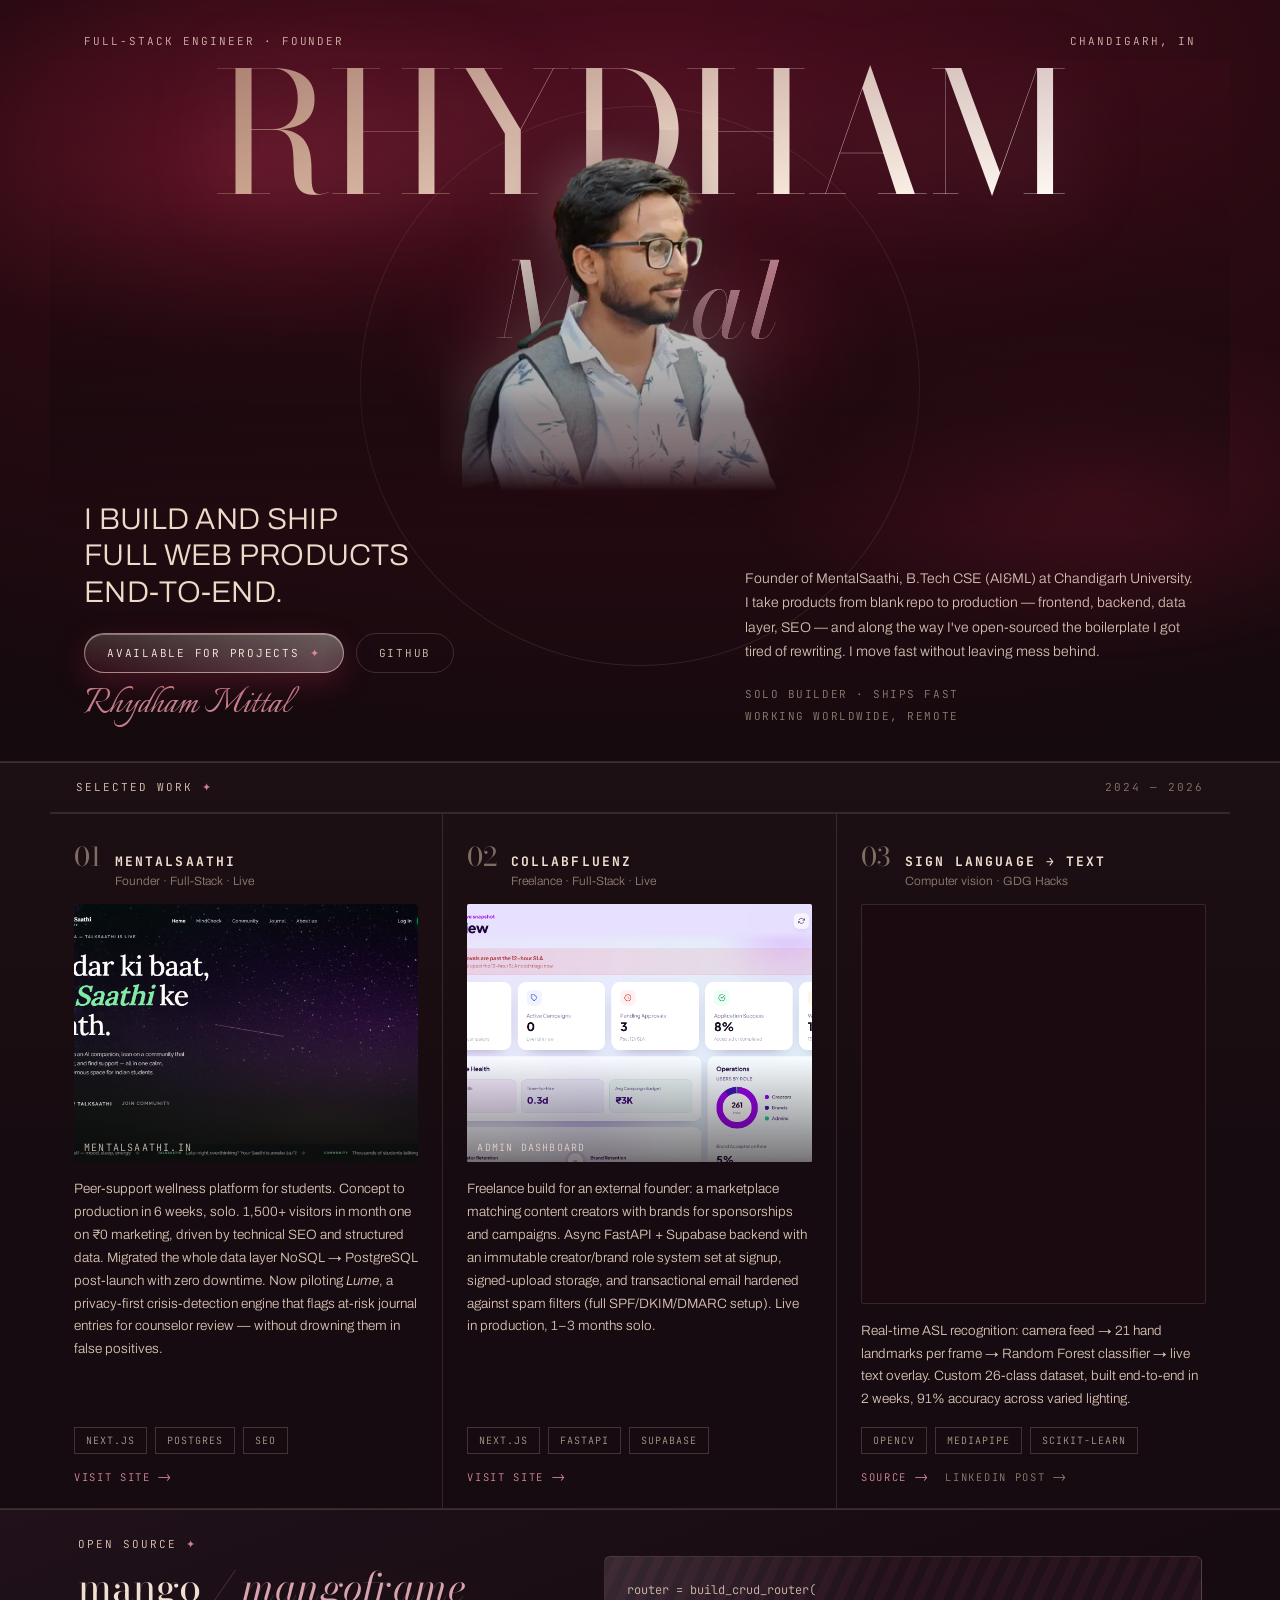
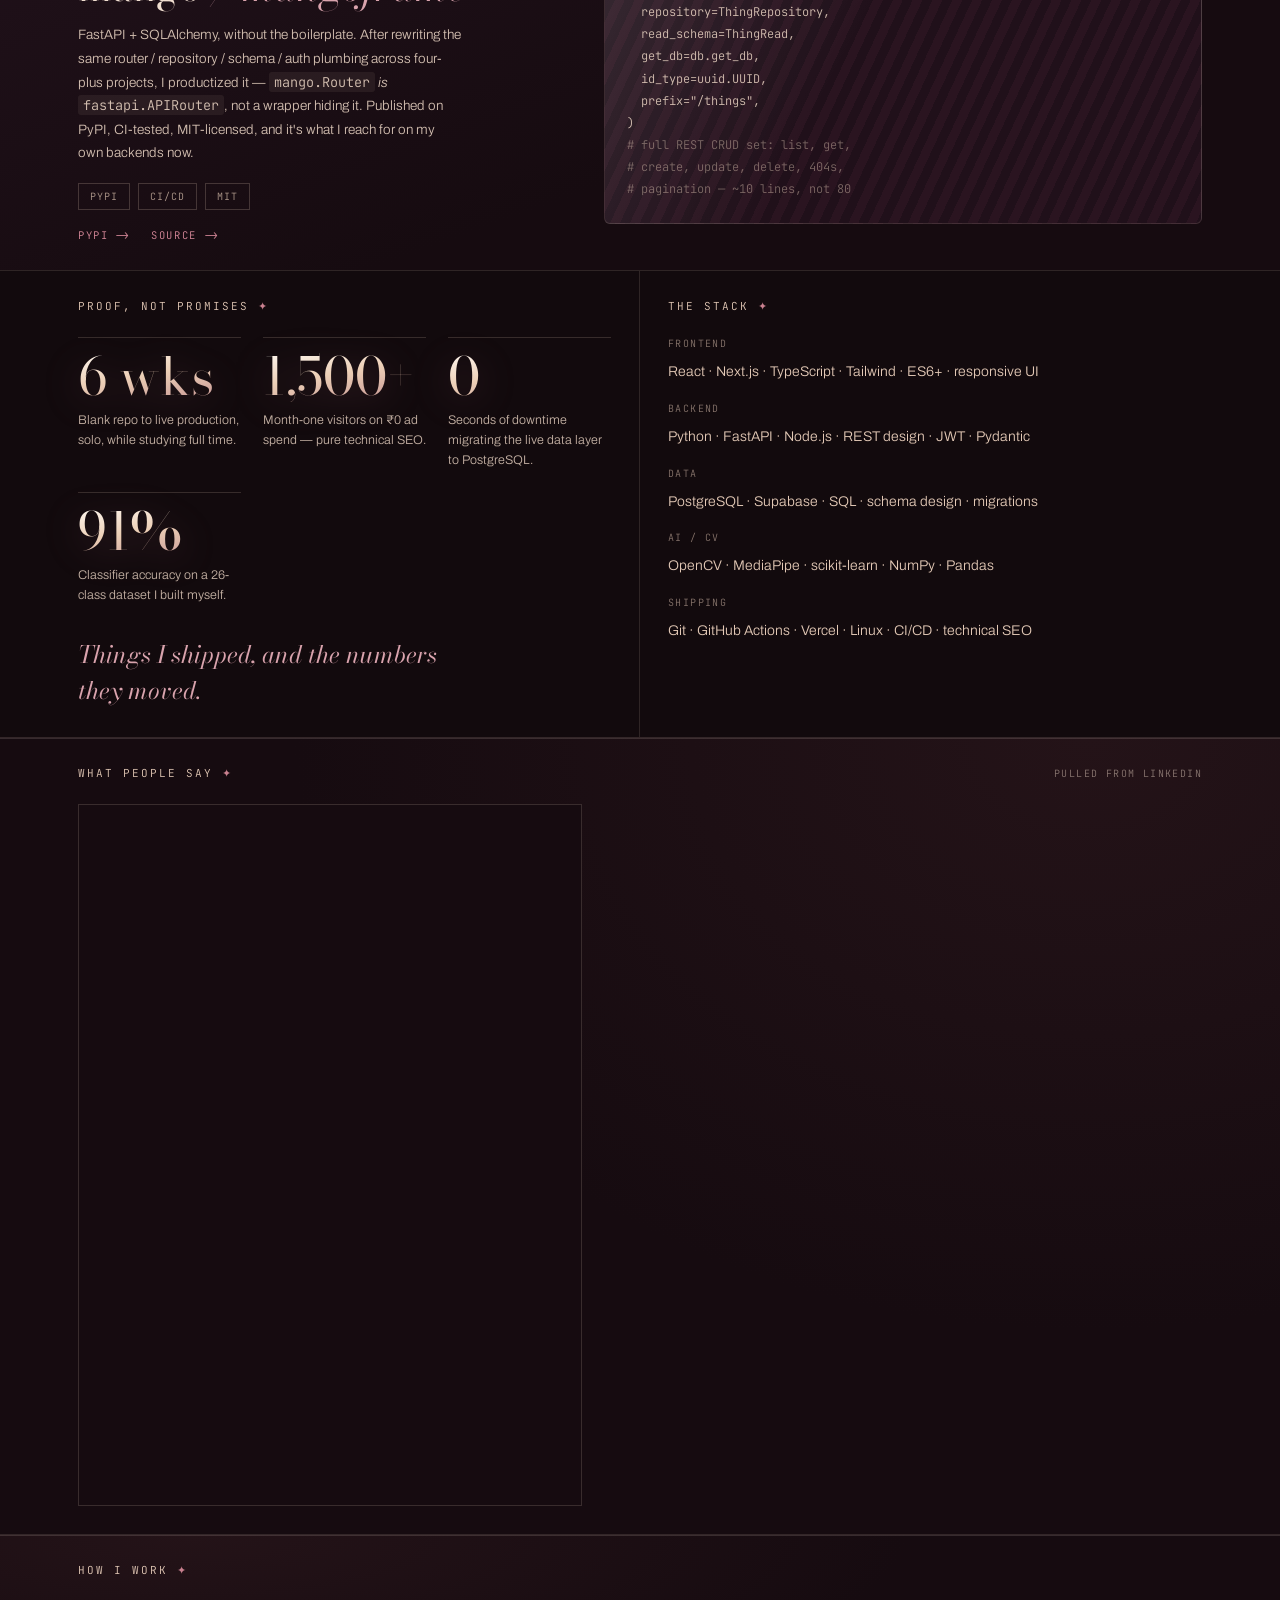
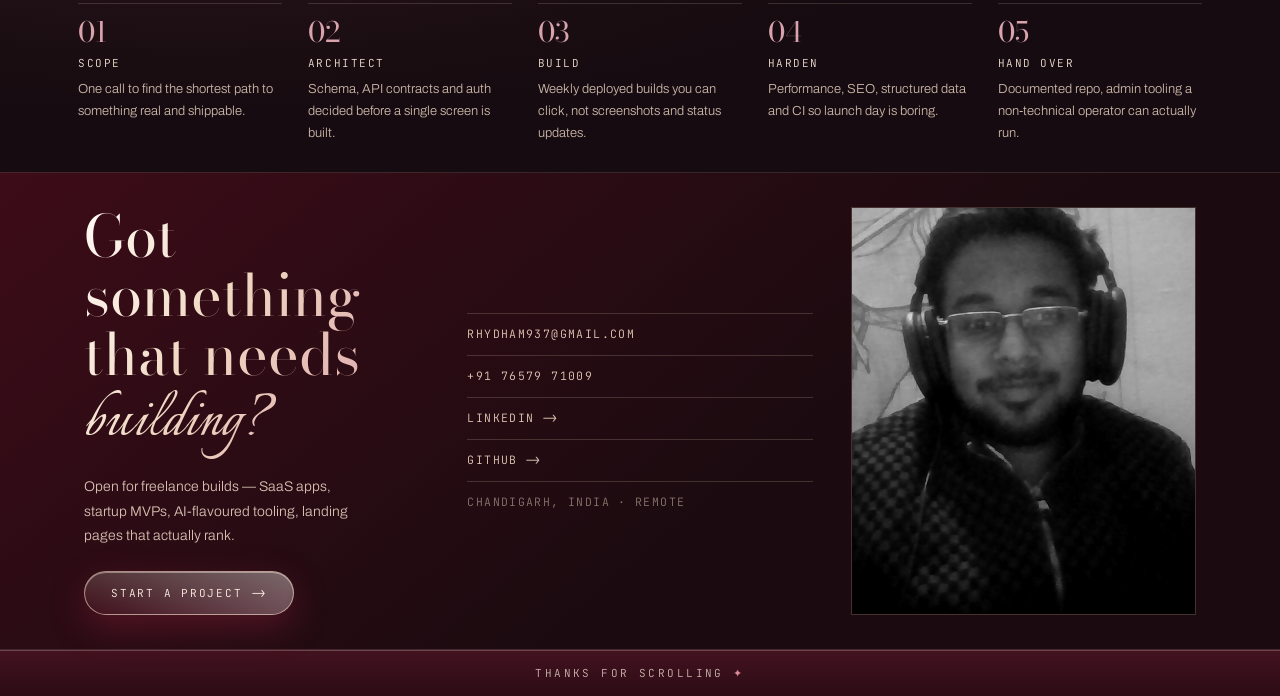
==== index.html @ 2fd0b4be "Initial portfolio site Editorial-layout portfolio built from a Claude Design import, featuring Menta" ====
<!DOCTYPE html>
<html lang="en">
<head>
<meta charset="utf-8">
<title>Rhydham Mittal — Full-Stack Engineer &amp; Founder</title>
<meta name="description" content="Rhydham Mittal — full-stack engineer and founder. I build and ship full web products end-to-end: frontend, backend, data layer, SEO.">
<meta name="viewport" content="width=device-width, initial-scale=1">
<link rel="preconnect" href="https://fonts.googleapis.com" />
<link rel="preconnect" href="https://fonts.gstatic.com" crossorigin="" />
<link href="https://fonts.googleapis.com/css2?family=Bodoni+Moda:ital,opsz,wght@0,6..96,400;0,6..96,500;1,6..96,400&family=Archivo:wght@300;400;500;600&family=Italianno&family=JetBrains+Mono:wght@400&display=swap" rel="stylesheet" />
<style>
  * { box-sizing: border-box; }
  html, body { margin: 0; padding: 0; }
  body { background: #120a0d; }
  a { color: #e3c9b6; text-decoration: none; }
  a:hover { color: #d98a9b; }
  ::selection { background: #5c1123; color: #f0ded0; }

  @keyframes sdRise { from { opacity: 0; transform: translate3d(0, 90px, -300px) rotateX(10deg); } to { opacity: 1; transform: none; } }
  @keyframes sdCard { from { opacity: 0; transform: translate3d(0, 70px, -260px) rotateY(14deg); } to { opacity: 1; transform: none; } }
  @keyframes sdPop { from { opacity: 0; transform: translate3d(0, 40px, -180px) scale(0.9); } to { opacity: 1; transform: none; } }
  @keyframes sdTitleOut { to { transform: translate3d(0, -12vh, -560px) scale(0.94); opacity: 0.2; } }
  @keyframes sdPortraitOut { to { transform: translateX(-50%) translate3d(0, 4vh, 180px); opacity: 0.35; } }
  @keyframes sdMetaOut { to { transform: translate3d(0, -4vh, -220px); opacity: 0.25; } }
  @keyframes sheen { 0% { background-position: -140% 0; } 100% { background-position: 240% 0; } }
  @keyframes glowPulse { 0%,100% { opacity: 0.55; } 50% { opacity: 1; } }
  @keyframes sdFloat { from { transform: translate3d(0,0,0); } to { transform: translate3d(0,-26px,60px); } }

  @supports not (animation-timeline: view()) {
    [data-sd] { animation: none !important; opacity: 1 !important; transform: none !important; }
  }
  @media (prefers-reduced-motion: reduce) {
    [data-sd] { animation: none !important; opacity: 1 !important; transform: none !important; }
  }

  .hero-btn:hover { border-color: #d98a9b !important; background: rgba(92,17,35,0.55) !important; color: #f3e2d4 !important; }
  .gh-btn:hover { border-color: rgba(227,201,182,0.5) !important; color: #f3e2d4 !important; }
  .work-card { transition: transform .5s cubic-bezier(.2,.7,.3,1), box-shadow .5s, background .5s; }
  .work-card:hover {
    transform: translate3d(0,-10px,60px) rotateY(-4deg);
    background: linear-gradient(180deg,rgba(146,38,64,0.35),rgba(92,17,35,0.18));
    box-shadow: inset 0 1px 0 rgba(255,245,235,0.4), 0 26px 60px rgba(150,34,62,0.35);
  }
  .contact-btn:hover { background: #d98a9b !important; color: #1b0b10 !important; }

  .portrait-img {
    position: absolute; left: 50%; bottom: 0; transform: translateX(-50%);
    height: 84%; width: min(400px, 54%);
    object-fit: contain; object-position: bottom center;
    filter: contrast(1.12) brightness(1.02) saturate(1.08) drop-shadow(0 18px 46px rgba(10,4,7,0.6)) drop-shadow(-10px -6px 16px rgba(233,168,178,0.28));
    -webkit-mask-image: linear-gradient(180deg, #000 72%, rgba(0,0,0,0.55) 90%, transparent 100%);
    mask-image: linear-gradient(180deg, #000 72%, rgba(0,0,0,0.55) 90%, transparent 100%);
    z-index: 3;
  }

  /* ---- Responsive ---- */
  @media (max-width: 900px) {
    .work-card { border-right: none !important; border-bottom: 1px solid rgba(227,201,182,0.14) !important; }
  }
  @media (max-width: 760px) {
    .hero-meta-grid { grid-template-columns: 1fr !important; }
    .mango-grid { grid-template-columns: 1fr !important; }
    .proof-col-left { border-right: none !important; border-bottom: 1px solid rgba(227,201,182,0.14) !important; padding-bottom: 24px !important; }
    .hero-top-row { flex-wrap: wrap !important; gap: 8px !important; }
  }
  @media (max-width: 420px) {
    .hero-title { font-size: clamp(36px, 15vw, 168px) !important; }
  }
</style>
</head>
<body>
<div style="background:#120a0d;color:#e3c9b6;font-family:Archivo,Helvetica,sans-serif;font-weight:300;padding:0;min-height:100vh;perspective:1500px;perspective-origin:50% 40%">
  <div style="width:100%;border:0;transform-style:preserve-3d">

    <!-- HERO -->
    <section style="position:relative;overflow:hidden;width:100%;background:radial-gradient(120% 90% at 50% 10%, #4a0d1e 0%, #2a0a12 45%, #150a0e 100%);transform-style:preserve-3d">
      <div style="max-width:1180px;margin:0 auto;padding:clamp(18px,3vw,34px);position:relative;transform-style:preserve-3d">
      <div data-sd="" aria-hidden="true" style="position:absolute;inset:-10%;z-index:0;background:radial-gradient(38% 30% at 22% 26%, rgba(153,32,58,0.42) 0%, transparent 70%),radial-gradient(34% 26% at 82% 62%, rgba(96,18,38,0.5) 0%, transparent 72%);animation:sdFloat linear both;animation-timeline:scroll(root);animation-range:0 90vh"></div>
      <div data-sd="" aria-hidden="true" style="position:absolute;left:50%;top:14%;width:min(560px,74%);aspect-ratio:1;transform:translateX(-50%);border:1px solid rgba(227,201,182,0.12);border-radius:50%;z-index:1;animation:sdPortraitOut linear both;animation-timeline:scroll(root);animation-range:0 80vh"></div>
      <div class="hero-top-row" style="position:relative;display:flex;justify-content:space-between;font-family:'JetBrains Mono',monospace;font-size:11px;letter-spacing:0.18em;color:rgba(238,216,199,0.84);z-index:4">
        <span>FULL-STACK ENGINEER &middot; FOUNDER</span>
        <span>CHANDIGARH, IN</span>
      </div>

      <div style="position:relative;height:clamp(260px,38vw,430px);margin-top:clamp(6px,1vw,14px)">
        <div data-sd="" aria-hidden="true" style="position:absolute;left:50%;bottom:-6%;transform:translateX(-50%);width:min(620px,74%);height:86%;border-radius:50%;background:radial-gradient(50% 50% at 50% 55%, rgba(233,168,178,0.42) 0%, rgba(150,34,62,0.28) 42%, transparent 74%);filter:blur(22px);z-index:2;animation:glowPulse 7s ease-in-out infinite"></div>
        <img src="assets/rhydham-hero.png" alt="Rhydham Mittal" class="portrait-img" />
        <div aria-hidden="true" style="position:absolute;top:0;bottom:calc(-1 * clamp(18px,3vw,34px));left:calc(-1 * clamp(18px,3vw,34px));right:calc(-1 * clamp(18px,3vw,34px));background:linear-gradient(180deg, rgba(74,13,30,0.2) 0%, rgba(21,10,14,0) 30%, rgba(18,10,13,0.42) 76%, rgba(18,10,13,0.22) 90%, rgba(18,10,13,0) 100%);z-index:4;pointer-events:none"></div>
        <h1 data-sd="" class="hero-title" style="position:absolute;left:0;right:0;top:0;margin:0;z-index:2;font-family:'Bodoni Moda',serif;font-weight:400;font-size:clamp(56px,13.2vw,168px);line-height:0.86;letter-spacing:-0.01em;text-align:center;background:linear-gradient(104deg,#b98b74 0%,#f6e3d2 22%,#fffaf4 34%,#e9c6ab 48%,#c98e8f 66%,#f4ddc9 82%,#b0806c 100%);background-size:260% 100%;-webkit-background-clip:text;background-clip:text;color:transparent;-webkit-text-fill-color:transparent;animation:sheen 9s linear infinite, sdTitleOut linear both;animation-timeline:auto, scroll(root);animation-range:normal, 0 72vh;filter:drop-shadow(0 10px 40px rgba(214,138,155,0.28))">RHYDHAM<br /><span style="font-style:italic;font-size:0.62em;letter-spacing:0.02em;background:linear-gradient(112deg,#f6dfd0 0%,#fffaf4 26%,#e2a7b1 58%,#c07c8c 100%);-webkit-background-clip:text;background-clip:text;-webkit-text-fill-color:transparent;color:transparent">Mittal</span></h1>
      </div>

      <div data-sd="" class="hero-meta-grid" style="animation:sdMetaOut linear both;animation-timeline:scroll(root);animation-range:20vh 95vh;position:relative;z-index:5;display:grid;grid-template-columns:minmax(0,1.15fr) minmax(0,0.85fr);gap:clamp(16px,4vw,54px);align-items:end;margin-top:clamp(4px,1vw,10px)">
        <div>
          <p style="margin:0;font-size:clamp(19px,2.5vw,30px);line-height:1.22;letter-spacing:0.01em;color:#eddac9;text-transform:uppercase;text-wrap:pretty">I build and ship<br />full web products<br />end&#8209;to&#8209;end.</p>
          <div style="display:flex;flex-wrap:wrap;gap:12px;margin-top:clamp(14px,2vw,22px)">
            <a href="mailto:rhydham937@gmail.com" class="hero-btn" style="position:relative;overflow:hidden;display:inline-flex;align-items:center;gap:10px;border:1px solid rgba(240,214,196,0.55);border-radius:999px;padding:12px 22px;font-family:'JetBrains Mono',monospace;font-size:11px;letter-spacing:0.16em;color:#fdf1e6;background:linear-gradient(100deg,rgba(255,255,255,0) 0%,rgba(255,255,255,0.22) 42%,rgba(255,255,255,0) 68%),linear-gradient(180deg,rgba(255,232,214,0.16),rgba(92,17,35,0.35));background-size:220% 100%,100% 100%;box-shadow:inset 0 1px 0 rgba(255,245,235,0.35),0 10px 28px rgba(150,34,62,0.35);animation:sheen 4.5s linear infinite;transition:box-shadow .4s,transform .4s">AVAILABLE FOR PROJECTS <span style="color:#d98a9b">&#10022;</span></a>
            <a href="https://github.com/rhydham-mittal27" class="gh-btn" style="display:inline-flex;align-items:center;border:1px solid rgba(227,201,182,0.18);border-radius:999px;padding:12px 22px;font-family:'JetBrains Mono',monospace;font-size:11px;letter-spacing:0.16em;color:rgba(238,216,199,0.9)">GITHUB</a>
          </div>
          <div style="font-family:Italianno,cursive;font-size:clamp(30px,4vw,44px);color:#c9808f;margin-top:10px;line-height:1">Rhydham Mittal</div>
        </div>
        <div style="display:flex;flex-direction:column;gap:18px">
          <p style="margin:0;font-size:14px;line-height:1.75;color:rgba(238,216,199,0.88);text-wrap:pretty">Founder of MentalSaathi, B.Tech CSE (AI&amp;ML) at Chandigarh University. I take products from blank repo to production &mdash; frontend, backend, data layer, SEO &mdash; and along the way I've open-sourced the boilerplate I got tired of rewriting. I move fast without leaving mess behind.</p>
          <div style="font-family:'JetBrains Mono',monospace;font-size:11px;letter-spacing:0.14em;color:rgba(227,201,182,0.6);line-height:2">SOLO BUILDER &middot; SHIPS FAST<br />WORKING WORLDWIDE, REMOTE</div>
        </div>
      </div>
      </div>
    </section>

    <!-- SELECTED WORK -->
    <section data-sd="" style="animation:sdRise linear both;animation-timeline:view();animation-range:entry 0% cover 30%;transform-style:preserve-3d;width:100%;border-top:1px solid rgba(227,201,182,0.14);box-shadow:inset 0 1px 0 rgba(255,238,224,0.14);background:linear-gradient(180deg,#1d1014 0%,#160b10 55%)">
      <div style="max-width:1180px;margin:0 auto">
      <div style="display:flex;justify-content:space-between;align-items:center;padding:18px clamp(16px,2.5vw,26px);font-family:'JetBrains Mono',monospace;font-size:11px;letter-spacing:0.18em;color:#e3c9b6">
        <span>SELECTED WORK <span style="color:#c9808f">&#10022;</span></span>
        <span style="color:rgba(227,201,182,0.55)">2024 &mdash; 2026</span>
      </div>
      <div style="display:grid;grid-template-columns:repeat(auto-fit,minmax(260px,1fr));border-top:1px solid rgba(227,201,182,0.14)">

        <article data-sd="" class="work-card" style="animation:sdCard linear both;animation-timeline:view();animation-range:entry 0% cover 34%;transform-style:preserve-3d;box-shadow:inset 0 1px 0 rgba(255,238,224,0.1);border-right:1px solid rgba(227,201,182,0.14);padding:clamp(16px,2vw,24px);display:flex;flex-direction:column;gap:16px">
          <div style="display:flex;gap:14px;align-items:baseline">
            <span style="font-family:'Bodoni Moda',serif;font-size:26px;color:rgba(227,201,182,0.5)">01</span>
            <div>
              <h3 style="margin:0;font-family:'JetBrains Mono',monospace;font-size:13px;letter-spacing:0.16em;color:#f0ded0">MENTALSAATHI</h3>
              <div style="font-size:12px;color:rgba(227,201,182,0.6);margin-top:4px">Founder &middot; Full-Stack &middot; Live</div>
            </div>
          </div>
          <div style="aspect-ratio:4/3;overflow:hidden;border-radius:2px;box-shadow:inset 0 1px 0 rgba(255,245,235,0.18);position:relative">
            <img src="assets/mentalsaathi-screenshot.png" alt="MentalSaathi homepage" style="width:100%;height:100%;object-fit:cover;object-position:top center;filter:saturate(1.05) contrast(1.03)" />
            <div aria-hidden="true" style="position:absolute;inset:0;background:linear-gradient(180deg,rgba(18,10,13,0) 60%,rgba(18,10,13,0.55) 100%)"></div>
            <span style="position:absolute;left:10px;bottom:8px;font-family:'JetBrains Mono',monospace;font-size:10px;letter-spacing:0.12em;color:rgba(240,222,208,0.85)">MENTALSAATHI.IN</span>
          </div>
          <p style="margin:0;font-size:13.5px;line-height:1.7;color:rgba(238,216,199,0.9);text-wrap:pretty">Peer-support wellness platform for students. Concept to production in 6 weeks, solo. 1,500+ visitors in month one on &#8377;0 marketing, driven by technical SEO and structured data. Migrated the whole data layer NoSQL &rarr; PostgreSQL post-launch with zero downtime. Now piloting <em style="font-style:italic;color:#e3c9b6">Lume</em>, a privacy-first crisis-detection engine that flags at-risk journal entries for counselor review &mdash; without drowning them in false positives.</p>
          <div style="display:flex;flex-wrap:wrap;gap:8px;margin-top:auto">
            <span style="border:1px solid rgba(227,201,182,0.22);padding:6px 11px;font-family:'JetBrains Mono',monospace;font-size:10px;letter-spacing:0.1em;color:rgba(227,201,182,0.75)">NEXT.JS</span>
            <span style="border:1px solid rgba(227,201,182,0.22);padding:6px 11px;font-family:'JetBrains Mono',monospace;font-size:10px;letter-spacing:0.1em;color:rgba(227,201,182,0.75)">POSTGRES</span>
            <span style="border:1px solid rgba(227,201,182,0.22);padding:6px 11px;font-family:'JetBrains Mono',monospace;font-size:10px;letter-spacing:0.1em;color:rgba(227,201,182,0.75)">SEO</span>
          </div>
          <a href="https://mentalsaathi.in" style="font-family:'JetBrains Mono',monospace;font-size:10.5px;letter-spacing:0.16em;color:#d98a9b">VISIT SITE &#10230;</a>
        </article>

        <article data-sd="" class="work-card" style="animation:sdCard linear both;animation-timeline:view();animation-range:entry 0% cover 42%;transform-style:preserve-3d;box-shadow:inset 0 1px 0 rgba(255,238,224,0.1);border-right:1px solid rgba(227,201,182,0.14);padding:clamp(16px,2vw,24px);display:flex;flex-direction:column;gap:16px">
          <div style="display:flex;gap:14px;align-items:baseline">
            <span style="font-family:'Bodoni Moda',serif;font-size:26px;color:rgba(227,201,182,0.5)">02</span>
            <div>
              <h3 style="margin:0;font-family:'JetBrains Mono',monospace;font-size:13px;letter-spacing:0.16em;color:#f0ded0">COLLABFLUENZ</h3>
              <div style="font-size:12px;color:rgba(227,201,182,0.6);margin-top:4px">Freelance &middot; Full-Stack &middot; Live</div>
            </div>
          </div>
          <div style="aspect-ratio:4/3;overflow:hidden;border-radius:2px;box-shadow:inset 0 1px 0 rgba(255,245,235,0.18);position:relative">
            <img src="assets/collabfluenz-screenshot.png" alt="CollabFluenz admin dashboard" style="width:100%;height:100%;object-fit:cover;object-position:top center;filter:saturate(1.05) contrast(1.03)" />
            <div aria-hidden="true" style="position:absolute;inset:0;background:linear-gradient(180deg,rgba(18,10,13,0) 60%,rgba(18,10,13,0.55) 100%)"></div>
            <span style="position:absolute;left:10px;bottom:8px;font-family:'JetBrains Mono',monospace;font-size:10px;letter-spacing:0.12em;color:rgba(240,222,208,0.85)">ADMIN DASHBOARD</span>
          </div>
          <p style="margin:0;font-size:13.5px;line-height:1.7;color:rgba(238,216,199,0.9);text-wrap:pretty">Freelance build for an external founder: a marketplace matching content creators with brands for sponsorships and campaigns. Async FastAPI + Supabase backend with an immutable creator/brand role system set at signup, signed-upload storage, and transactional email hardened against spam filters (full SPF/DKIM/DMARC setup). Live in production, 1&ndash;3 months solo.</p>
          <div style="display:flex;flex-wrap:wrap;gap:8px;margin-top:auto">
            <span style="border:1px solid rgba(227,201,182,0.22);padding:6px 11px;font-family:'JetBrains Mono',monospace;font-size:10px;letter-spacing:0.1em;color:rgba(227,201,182,0.75)">NEXT.JS</span>
            <span style="border:1px solid rgba(227,201,182,0.22);padding:6px 11px;font-family:'JetBrains Mono',monospace;font-size:10px;letter-spacing:0.1em;color:rgba(227,201,182,0.75)">FASTAPI</span>
            <span style="border:1px solid rgba(227,201,182,0.22);padding:6px 11px;font-family:'JetBrains Mono',monospace;font-size:10px;letter-spacing:0.1em;color:rgba(227,201,182,0.75)">SUPABASE</span>
          </div>
          <a href="https://collabfluenz.com" style="font-family:'JetBrains Mono',monospace;font-size:10.5px;letter-spacing:0.16em;color:#d98a9b">VISIT SITE &#10230;</a>
        </article>

        <article data-sd="" class="work-card" style="animation:sdCard linear both;animation-timeline:view();animation-range:entry 0% cover 50%;transform-style:preserve-3d;box-shadow:inset 0 1px 0 rgba(255,238,224,0.1);padding:clamp(16px,2vw,24px);display:flex;flex-direction:column;gap:16px">
          <div style="display:flex;gap:14px;align-items:baseline">
            <span style="font-family:'Bodoni Moda',serif;font-size:26px;color:rgba(227,201,182,0.5)">03</span>
            <div>
              <h3 style="margin:0;font-family:'JetBrains Mono',monospace;font-size:13px;letter-spacing:0.16em;color:#f0ded0">SIGN LANGUAGE &rarr; TEXT</h3>
              <div style="font-size:12px;color:rgba(227,201,182,0.6);margin-top:4px">Computer vision &middot; GDG Hacks</div>
            </div>
          </div>
          <div style="border-radius:2px;overflow:hidden;border:1px solid rgba(227,201,182,0.14);background:#1b0b10;height:400px">
            <iframe src="https://www.linkedin.com/embed/feed/update/urn:li:ugcPost:7296959869994078208?collapsed=1" height="541" width="100%" frameborder="0" allowfullscreen title="Sign Language to Text — demo video" style="display:block;width:100%;height:541px;border:0"></iframe>
          </div>
          <p style="margin:0;font-size:13.5px;line-height:1.7;color:rgba(238,216,199,0.9);text-wrap:pretty">Real-time ASL recognition: camera feed &rarr; 21 hand landmarks per frame &rarr; Random Forest classifier &rarr; live text overlay. Custom 26-class dataset, built end-to-end in 2 weeks, 91% accuracy across varied lighting.</p>
          <div style="display:flex;flex-wrap:wrap;gap:8px;margin-top:auto">
            <span style="border:1px solid rgba(227,201,182,0.22);padding:6px 11px;font-family:'JetBrains Mono',monospace;font-size:10px;letter-spacing:0.1em;color:rgba(227,201,182,0.75)">OPENCV</span>
            <span style="border:1px solid rgba(227,201,182,0.22);padding:6px 11px;font-family:'JetBrains Mono',monospace;font-size:10px;letter-spacing:0.1em;color:rgba(227,201,182,0.75)">MEDIAPIPE</span>
            <span style="border:1px solid rgba(227,201,182,0.22);padding:6px 11px;font-family:'JetBrains Mono',monospace;font-size:10px;letter-spacing:0.1em;color:rgba(227,201,182,0.75)">SCIKIT-LEARN</span>
          </div>
          <div style="display:flex;gap:16px;flex-wrap:wrap">
            <a href="https://github.com/rhydham-mittal27" style="font-family:'JetBrains Mono',monospace;font-size:10.5px;letter-spacing:0.16em;color:#d98a9b">SOURCE &#10230;</a>
            <a href="https://www.linkedin.com/feed/update/urn:li:ugcPost:7296959869994078208" style="font-family:'JetBrains Mono',monospace;font-size:10.5px;letter-spacing:0.16em;color:rgba(227,201,182,0.6)">LINKEDIN POST &#10230;</a>
          </div>
        </article>
      </div>
      </div>
    </section>

    <!-- FEATURED PACKAGE: MANGO -->
    <section data-sd="" style="animation:sdRise linear both;animation-timeline:view();animation-range:entry 0% cover 30%;transform-style:preserve-3d;width:100%;border-top:1px solid rgba(227,201,182,0.14);box-shadow:inset 0 1px 0 rgba(255,238,224,0.14);background:linear-gradient(160deg,#20111a 0%,#160b10 60%)">
      <div class="mango-grid" style="max-width:1180px;margin:0 auto;padding:clamp(18px,2.5vw,28px);display:grid;grid-template-columns:minmax(0,0.9fr) minmax(0,1.1fr);gap:clamp(18px,3vw,36px);align-items:center">
      <div>
        <div style="font-family:'JetBrains Mono',monospace;font-size:11px;letter-spacing:0.18em;color:#e3c9b6;margin-bottom:14px">OPEN SOURCE <span style="color:#c9808f">&#10022;</span></div>
        <h3 style="margin:0;font-family:'Bodoni Moda',serif;font-weight:400;font-size:clamp(26px,3.6vw,40px);line-height:1.1;color:#f0ded0">mango <span style="font-style:italic;color:#d9a3ad">/ mangoframe</span></h3>
        <p style="margin:14px 0 0;font-size:13.5px;line-height:1.75;color:rgba(238,216,199,0.88);max-width:48ch;text-wrap:pretty">FastAPI + SQLAlchemy, without the boilerplate. After rewriting the same router / repository / schema / auth plumbing across four-plus projects, I productized it &mdash; <code style="font-family:'JetBrains Mono',monospace;background:rgba(227,201,182,0.08);padding:1px 5px;border-radius:3px">mango.Router</code> <em>is</em> <code style="font-family:'JetBrains Mono',monospace;background:rgba(227,201,182,0.08);padding:1px 5px;border-radius:3px">fastapi.APIRouter</code>, not a wrapper hiding it. Published on PyPI, CI-tested, MIT-licensed, and it's what I reach for on my own backends now.</p>
        <div style="display:flex;flex-wrap:wrap;gap:8px;margin-top:18px">
          <span style="border:1px solid rgba(227,201,182,0.22);padding:6px 11px;font-family:'JetBrains Mono',monospace;font-size:10px;letter-spacing:0.1em;color:rgba(227,201,182,0.75)">PYPI</span>
          <span style="border:1px solid rgba(227,201,182,0.22);padding:6px 11px;font-family:'JetBrains Mono',monospace;font-size:10px;letter-spacing:0.1em;color:rgba(227,201,182,0.75)">CI/CD</span>
          <span style="border:1px solid rgba(227,201,182,0.22);padding:6px 11px;font-family:'JetBrains Mono',monospace;font-size:10px;letter-spacing:0.1em;color:rgba(227,201,182,0.75)">MIT</span>
        </div>
        <div style="display:flex;gap:20px;margin-top:18px;flex-wrap:wrap">
          <a href="https://pypi.org/project/mangoframe/" style="font-family:'JetBrains Mono',monospace;font-size:10.5px;letter-spacing:0.16em;color:#d98a9b">PYPI &#10230;</a>
          <a href="https://github.com/rhydham-mittal27/mango" style="font-family:'JetBrains Mono',monospace;font-size:10.5px;letter-spacing:0.16em;color:#d98a9b">SOURCE &#10230;</a>
        </div>
      </div>
      <div style="background:linear-gradient(118deg,rgba(255,255,255,0.1) 0%,rgba(255,255,255,0) 40%),repeating-linear-gradient(115deg,#20101a 0px,#20101a 9px,#2a1420 9px,#2a1420 18px);border:1px solid rgba(227,201,182,0.14);border-radius:6px;padding:clamp(16px,2vw,22px);font-family:'JetBrains Mono',monospace;font-size:12px;line-height:1.85;color:rgba(238,216,199,0.85);overflow-x:auto;white-space:pre">router = build_crud_router(
  repository=ThingRepository,
  read_schema=ThingRead,
  get_db=db.get_db,
  id_type=uuid.UUID,
  prefix="/things",
)
<span style="color:rgba(227,201,182,0.45)"># full REST CRUD set: list, get,
# create, update, delete, 404s,
# pagination &mdash; ~10 lines, not 80</span></div>
      </div>
    </section>

    <!-- PROOF + STACK -->
    <section data-sd="" style="animation:sdRise linear both;animation-timeline:view();animation-range:entry 0% cover 32%;transform-style:preserve-3d;width:100%;border-top:1px solid rgba(227,201,182,0.14)">
      <div style="max-width:1180px;margin:0 auto;display:grid;grid-template-columns:repeat(auto-fit,minmax(300px,1fr))">
      <div class="proof-col-left" style="padding:clamp(18px,2.5vw,28px);border-right:1px solid rgba(227,201,182,0.14)">
        <div style="font-family:'JetBrains Mono',monospace;font-size:11px;letter-spacing:0.18em;color:#e3c9b6;margin-bottom:clamp(16px,2vw,24px)">PROOF, NOT PROMISES <span style="color:#c9808f">&#10022;</span></div>
        <div style="display:grid;grid-template-columns:repeat(auto-fit,minmax(150px,1fr));gap:clamp(14px,2vw,22px)">
          <div data-sd="" style="animation:sdPop linear both;animation-timeline:view();animation-range:entry 5% cover 30%;border-top:1px solid rgba(227,201,182,0.18);padding-top:12px">
            <div style="font-family:'Bodoni Moda',serif;font-size:clamp(34px,4.4vw,52px);line-height:1;background:linear-gradient(170deg,#fffaf4 0%,#eccfb6 45%,#c08d8f 100%);-webkit-background-clip:text;background-clip:text;color:transparent;-webkit-text-fill-color:transparent;filter:drop-shadow(0 6px 18px rgba(214,138,155,0.25))">6 wks</div>
            <div style="font-size:12.5px;line-height:1.6;color:rgba(238,216,199,0.82);margin-top:8px">Blank repo to live production, solo, while studying full time.</div>
          </div>
          <div data-sd="" style="animation:sdPop linear both;animation-timeline:view();animation-range:entry 5% cover 36%;border-top:1px solid rgba(227,201,182,0.18);padding-top:12px">
            <div style="font-family:'Bodoni Moda',serif;font-size:clamp(34px,4.4vw,52px);line-height:1;background:linear-gradient(170deg,#fffaf4 0%,#eccfb6 45%,#c08d8f 100%);-webkit-background-clip:text;background-clip:text;color:transparent;-webkit-text-fill-color:transparent;filter:drop-shadow(0 6px 18px rgba(214,138,155,0.25))">1,500+</div>
            <div style="font-size:12.5px;line-height:1.6;color:rgba(238,216,199,0.82);margin-top:8px">Month-one visitors on &#8377;0 ad spend &mdash; pure technical SEO.</div>
          </div>
          <div data-sd="" style="animation:sdPop linear both;animation-timeline:view();animation-range:entry 5% cover 42%;border-top:1px solid rgba(227,201,182,0.18);padding-top:12px">
            <div style="font-family:'Bodoni Moda',serif;font-size:clamp(34px,4.4vw,52px);line-height:1;background:linear-gradient(170deg,#fffaf4 0%,#eccfb6 45%,#c08d8f 100%);-webkit-background-clip:text;background-clip:text;color:transparent;-webkit-text-fill-color:transparent;filter:drop-shadow(0 6px 18px rgba(214,138,155,0.25))">0</div>
            <div style="font-size:12.5px;line-height:1.6;color:rgba(238,216,199,0.82);margin-top:8px">Seconds of downtime migrating the live data layer to PostgreSQL.</div>
          </div>
          <div data-sd="" style="animation:sdPop linear both;animation-timeline:view();animation-range:entry 5% cover 48%;border-top:1px solid rgba(227,201,182,0.18);padding-top:12px">
            <div style="font-family:'Bodoni Moda',serif;font-size:clamp(34px,4.4vw,52px);line-height:1;background:linear-gradient(170deg,#fffaf4 0%,#eccfb6 45%,#c08d8f 100%);-webkit-background-clip:text;background-clip:text;color:transparent;-webkit-text-fill-color:transparent;filter:drop-shadow(0 6px 18px rgba(214,138,155,0.25))">91%</div>
            <div style="font-size:12.5px;line-height:1.6;color:rgba(238,216,199,0.82);margin-top:8px">Classifier accuracy on a 26-class dataset I built myself.</div>
          </div>
        </div>
        <p style="margin:clamp(20px,3vw,32px) 0 0;font-family:'Bodoni Moda',serif;font-style:italic;font-size:clamp(17px,2.2vw,24px);line-height:1.5;color:#d9a3ad;max-width:30ch;text-wrap:pretty">Things I shipped, and the numbers they moved.</p>
      </div>
      <div style="padding:clamp(18px,2.5vw,28px)">
        <div style="font-family:'JetBrains Mono',monospace;font-size:11px;letter-spacing:0.18em;color:#e3c9b6;margin-bottom:clamp(16px,2vw,24px)">THE STACK <span style="color:#c9808f">&#10022;</span></div>
        <div style="display:flex;flex-direction:column;gap:18px">
          <div>
            <div style="font-family:'JetBrains Mono',monospace;font-size:10px;letter-spacing:0.14em;color:rgba(227,201,182,0.55);margin-bottom:10px">FRONTEND</div>
            <div style="font-size:14px;line-height:1.7;color:#e3c9b6">React &middot; Next.js &middot; TypeScript &middot; Tailwind &middot; ES6+ &middot; responsive UI</div>
          </div>
          <div>
            <div style="font-family:'JetBrains Mono',monospace;font-size:10px;letter-spacing:0.14em;color:rgba(227,201,182,0.55);margin-bottom:10px">BACKEND</div>
            <div style="font-size:14px;line-height:1.7;color:#e3c9b6">Python &middot; FastAPI &middot; Node.js &middot; REST design &middot; JWT &middot; Pydantic</div>
          </div>
          <div>
            <div style="font-family:'JetBrains Mono',monospace;font-size:10px;letter-spacing:0.14em;color:rgba(227,201,182,0.55);margin-bottom:10px">DATA</div>
            <div style="font-size:14px;line-height:1.7;color:#e3c9b6">PostgreSQL &middot; Supabase &middot; SQL &middot; schema design &middot; migrations</div>
          </div>
          <div>
            <div style="font-family:'JetBrains Mono',monospace;font-size:10px;letter-spacing:0.14em;color:rgba(227,201,182,0.55);margin-bottom:10px">AI / CV</div>
            <div style="font-size:14px;line-height:1.7;color:#e3c9b6">OpenCV &middot; MediaPipe &middot; scikit-learn &middot; NumPy &middot; Pandas</div>
          </div>
          <div>
            <div style="font-family:'JetBrains Mono',monospace;font-size:10px;letter-spacing:0.14em;color:rgba(227,201,182,0.55);margin-bottom:10px">SHIPPING</div>
            <div style="font-size:14px;line-height:1.7;color:#e3c9b6">Git &middot; GitHub Actions &middot; Vercel &middot; Linux &middot; CI/CD &middot; technical SEO</div>
          </div>
        </div>
      </div>
      </div>
    </section>

    <!-- WHAT PEOPLE SAY -->
    <section data-sd="" style="animation:sdRise linear both;animation-timeline:view();animation-range:entry 0% cover 32%;transform-style:preserve-3d;width:100%;border-top:1px solid rgba(227,201,182,0.14);box-shadow:inset 0 1px 0 rgba(255,238,224,0.14);background:radial-gradient(100% 120% at 85% 0%, #241318 0%, #160b10 62%)">
      <div style="max-width:1180px;margin:0 auto;padding:clamp(18px,2.5vw,28px)">
        <div style="display:flex;flex-wrap:wrap;gap:12px;justify-content:space-between;align-items:baseline;margin-bottom:clamp(16px,2vw,24px)">
          <div style="font-family:'JetBrains Mono',monospace;font-size:11px;letter-spacing:0.18em;color:#e3c9b6">WHAT PEOPLE SAY <span style="color:#c9808f">&#10022;</span></div>
          <div style="font-family:'JetBrains Mono',monospace;font-size:10px;letter-spacing:0.14em;color:rgba(238,216,199,0.5)">PULLED FROM LINKEDIN</div>
        </div>
        <div style="display:grid;grid-template-columns:repeat(auto-fit,minmax(min(100%,320px),1fr));gap:clamp(14px,1.8vw,22px);align-items:stretch">
          <div style="border:1px solid rgba(238,216,199,0.16);box-shadow:inset 0 1px 0 rgba(255,245,235,0.12);background:#160b10;overflow:hidden;display:flex;max-width:504px">
            <iframe src="https://www.linkedin.com/embed/feed/update/urn:li:share:7502352813692182528" title="LinkedIn recommendation post" loading="lazy" allowfullscreen style="display:block;width:100%;height:700px;border:0;background:#160b10"></iframe>
          </div>
        </div>
      </div>
    </section>

    <!-- HOW I WORK -->
    <section data-sd="" style="animation:sdRise linear both;animation-timeline:view();animation-range:entry 0% cover 30%;transform-style:preserve-3d;width:100%;border-top:1px solid rgba(227,201,182,0.14);box-shadow:inset 0 1px 0 rgba(255,238,224,0.14);background:radial-gradient(90% 120% at 15% 0%, #241318 0%, #160b10 62%)">
      <div style="max-width:1180px;margin:0 auto;padding:clamp(18px,2.5vw,28px)">
      <div style="font-family:'JetBrains Mono',monospace;font-size:11px;letter-spacing:0.18em;color:#e3c9b6;margin-bottom:clamp(16px,2vw,26px)">HOW I WORK <span style="color:#c9808f">&#10022;</span></div>
      <div style="display:grid;grid-template-columns:repeat(auto-fit,minmax(170px,1fr));gap:clamp(14px,2vw,26px)">
        <div data-sd="" style="animation:sdPop linear both;animation-timeline:view();animation-range:entry 3% cover 31%;border-top:1px solid rgba(227,201,182,0.18);padding-top:14px">
          <div style="font-family:'Bodoni Moda',serif;font-size:28px;color:#d9a3ad;line-height:1">01</div>
          <div style="font-family:'JetBrains Mono',monospace;font-size:11px;letter-spacing:0.14em;color:#f0ded0;margin:10px 0 8px">SCOPE</div>
          <div style="font-size:13px;line-height:1.7;color:rgba(238,216,199,0.84)">One call to find the shortest path to something real and shippable.</div>
        </div>
        <div data-sd="" style="animation:sdPop linear both;animation-timeline:view();animation-range:entry 6% cover 36%;border-top:1px solid rgba(227,201,182,0.18);padding-top:14px">
          <div style="font-family:'Bodoni Moda',serif;font-size:28px;color:#d9a3ad;line-height:1">02</div>
          <div style="font-family:'JetBrains Mono',monospace;font-size:11px;letter-spacing:0.14em;color:#f0ded0;margin:10px 0 8px">ARCHITECT</div>
          <div style="font-size:13px;line-height:1.7;color:rgba(238,216,199,0.84)">Schema, API contracts and auth decided before a single screen is built.</div>
        </div>
        <div data-sd="" style="animation:sdPop linear both;animation-timeline:view();animation-range:entry 9% cover 41%;border-top:1px solid rgba(227,201,182,0.18);padding-top:14px">
          <div style="font-family:'Bodoni Moda',serif;font-size:28px;color:#d9a3ad;line-height:1">03</div>
          <div style="font-family:'JetBrains Mono',monospace;font-size:11px;letter-spacing:0.14em;color:#f0ded0;margin:10px 0 8px">BUILD</div>
          <div style="font-size:13px;line-height:1.7;color:rgba(238,216,199,0.84)">Weekly deployed builds you can click, not screenshots and status updates.</div>
        </div>
        <div data-sd="" style="animation:sdPop linear both;animation-timeline:view();animation-range:entry 12% cover 46%;border-top:1px solid rgba(227,201,182,0.18);padding-top:14px">
          <div style="font-family:'Bodoni Moda',serif;font-size:28px;color:#d9a3ad;line-height:1">04</div>
          <div style="font-family:'JetBrains Mono',monospace;font-size:11px;letter-spacing:0.14em;color:#f0ded0;margin:10px 0 8px">HARDEN</div>
          <div style="font-size:13px;line-height:1.7;color:rgba(238,216,199,0.84)">Performance, SEO, structured data and CI so launch day is boring.</div>
        </div>
        <div data-sd="" style="animation:sdPop linear both;animation-timeline:view();animation-range:entry 15% cover 51%;border-top:1px solid rgba(227,201,182,0.18);padding-top:14px">
          <div style="font-family:'Bodoni Moda',serif;font-size:28px;color:#d9a3ad;line-height:1">05</div>
          <div style="font-family:'JetBrains Mono',monospace;font-size:11px;letter-spacing:0.14em;color:#f0ded0;margin:10px 0 8px">HAND OVER</div>
          <div style="font-size:13px;line-height:1.7;color:rgba(238,216,199,0.84)">Documented repo, admin tooling a non-technical operator can actually run.</div>
        </div>
      </div>
      </div>
    </section>

    <!-- CONTACT -->
    <section data-sd="" style="animation:sdRise linear both;animation-timeline:view();animation-range:entry 0% cover 34%;transform-style:preserve-3d;width:100%;border-top:1px solid rgba(227,201,182,0.14);background:linear-gradient(140deg,#3d0c18 0%,#1b0b10 60%)">
      <div style="max-width:1180px;margin:0 auto;display:grid;grid-template-columns:repeat(auto-fit,minmax(220px,1fr));gap:clamp(18px,3vw,40px);padding:clamp(20px,3vw,34px);align-items:center">
      <div>
        <h2 style="margin:0;font-family:'Bodoni Moda',serif;font-weight:400;font-size:clamp(30px,5vw,58px);line-height:1.02;background:linear-gradient(120deg,#fffaf4 0%,#f0d8c2 40%,#d89aa6 100%);-webkit-background-clip:text;background-clip:text;color:transparent;-webkit-text-fill-color:transparent;text-wrap:pretty">Got something<br />that needs<br /><span style="font-family:Italianno,cursive;font-size:1.25em;color:#d9a3ad">building?</span></h2>
        <p style="margin:16px 0 0;font-size:14px;line-height:1.75;color:rgba(238,216,199,0.88);max-width:34ch;text-wrap:pretty">Open for freelance builds &mdash; SaaS apps, startup MVPs, AI-flavoured tooling, landing pages that actually rank.</p>
        <a href="mailto:rhydham937@gmail.com" class="contact-btn" style="display:inline-flex;align-items:center;gap:10px;margin-top:22px;border:1px solid rgba(240,214,196,0.6);border-radius:999px;padding:14px 26px;font-family:'JetBrains Mono',monospace;font-size:11px;letter-spacing:0.16em;color:#fdf1e6;background:linear-gradient(100deg,rgba(255,255,255,0) 0%,rgba(255,255,255,0.26) 44%,rgba(255,255,255,0) 70%),linear-gradient(180deg,rgba(255,232,214,0.18),rgba(92,17,35,0.4));background-size:220% 100%,100% 100%;box-shadow:inset 0 1px 0 rgba(255,245,235,0.4),0 12px 34px rgba(150,34,62,0.4);animation:sheen 4.5s linear infinite">START A PROJECT <span>&#10230;</span></a>
      </div>
      <div style="display:flex;flex-direction:column;gap:14px;font-family:'JetBrains Mono',monospace;font-size:11.5px;letter-spacing:0.12em">
        <div style="border-top:1px solid rgba(227,201,182,0.2);padding-top:12px"><a href="mailto:rhydham937@gmail.com">RHYDHAM937@GMAIL.COM</a></div>
        <div style="border-top:1px solid rgba(227,201,182,0.2);padding-top:12px"><a href="tel:+917657971009">+91 76579 71009</a></div>
        <div style="border-top:1px solid rgba(227,201,182,0.2);padding-top:12px"><a href="https://linkedin.com/in/rhydhammittal27">LINKEDIN &#10230;</a></div>
        <div style="border-top:1px solid rgba(227,201,182,0.2);padding-top:12px"><a href="https://github.com/rhydham-mittal27">GITHUB &#10230;</a></div>
        <div style="border-top:1px solid rgba(227,201,182,0.2);padding-top:12px;color:rgba(227,201,182,0.55)">CHANDIGARH, INDIA &middot; REMOTE</div>
      </div>
      <div style="align-self:stretch;min-height:200px;overflow:hidden;border:1px solid rgba(227,201,182,0.2)">
        <img src="assets/rhydham.jpg" alt="Rhydham Mittal" style="width:100%;height:100%;object-fit:cover;object-position:52% 28%;filter:grayscale(1) contrast(1.12) brightness(0.82)" />
      </div>
      </div>
    </section>

    <div style="width:100%;border-top:1px solid rgba(227,201,182,0.14);background:linear-gradient(180deg,#43121f 0%,#2c0c16 100%);box-shadow:inset 0 1px 0 rgba(255,245,235,0.22);text-align:center;padding:16px;font-family:'JetBrains Mono',monospace;font-size:11px;letter-spacing:0.22em;color:rgba(240,222,208,0.8)">THANKS FOR SCROLLING <span style="color:#d98a9b">&#10022;</span></div>
  </div>
</div>
</body>
</html>
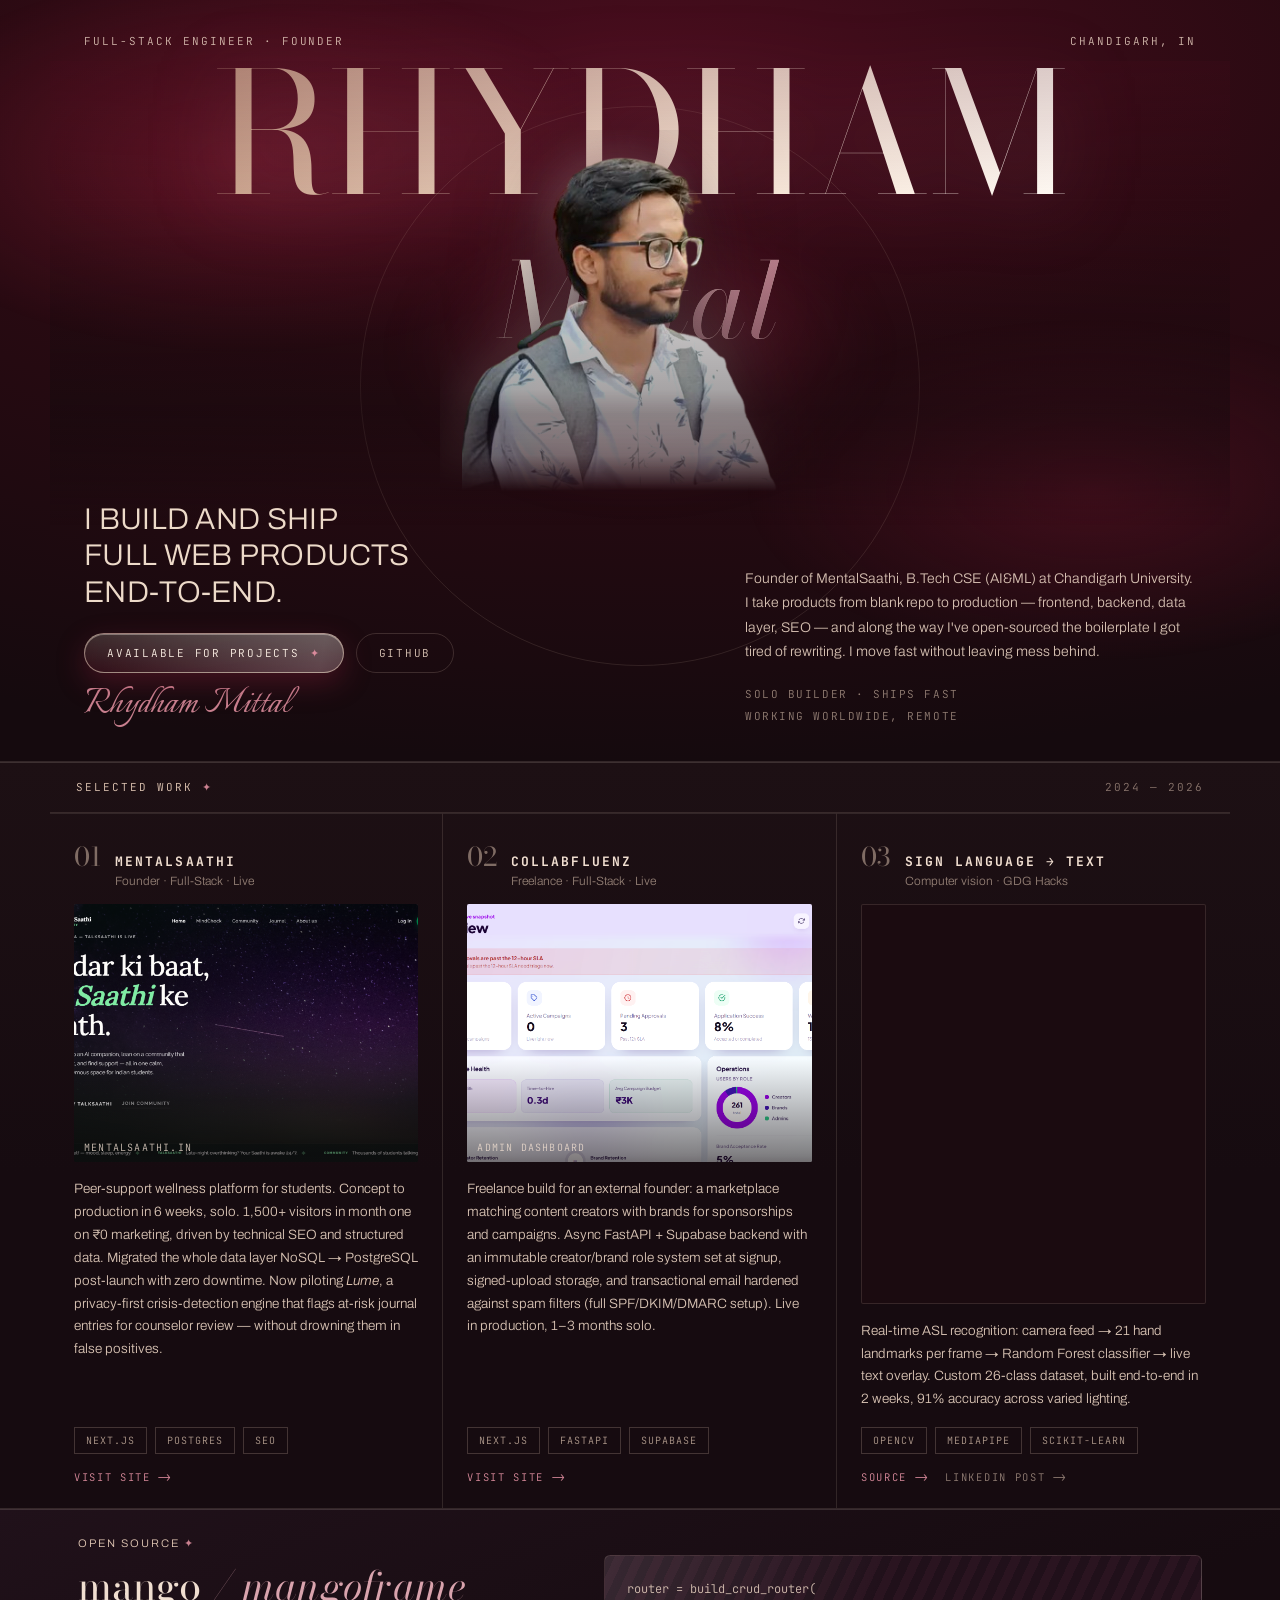
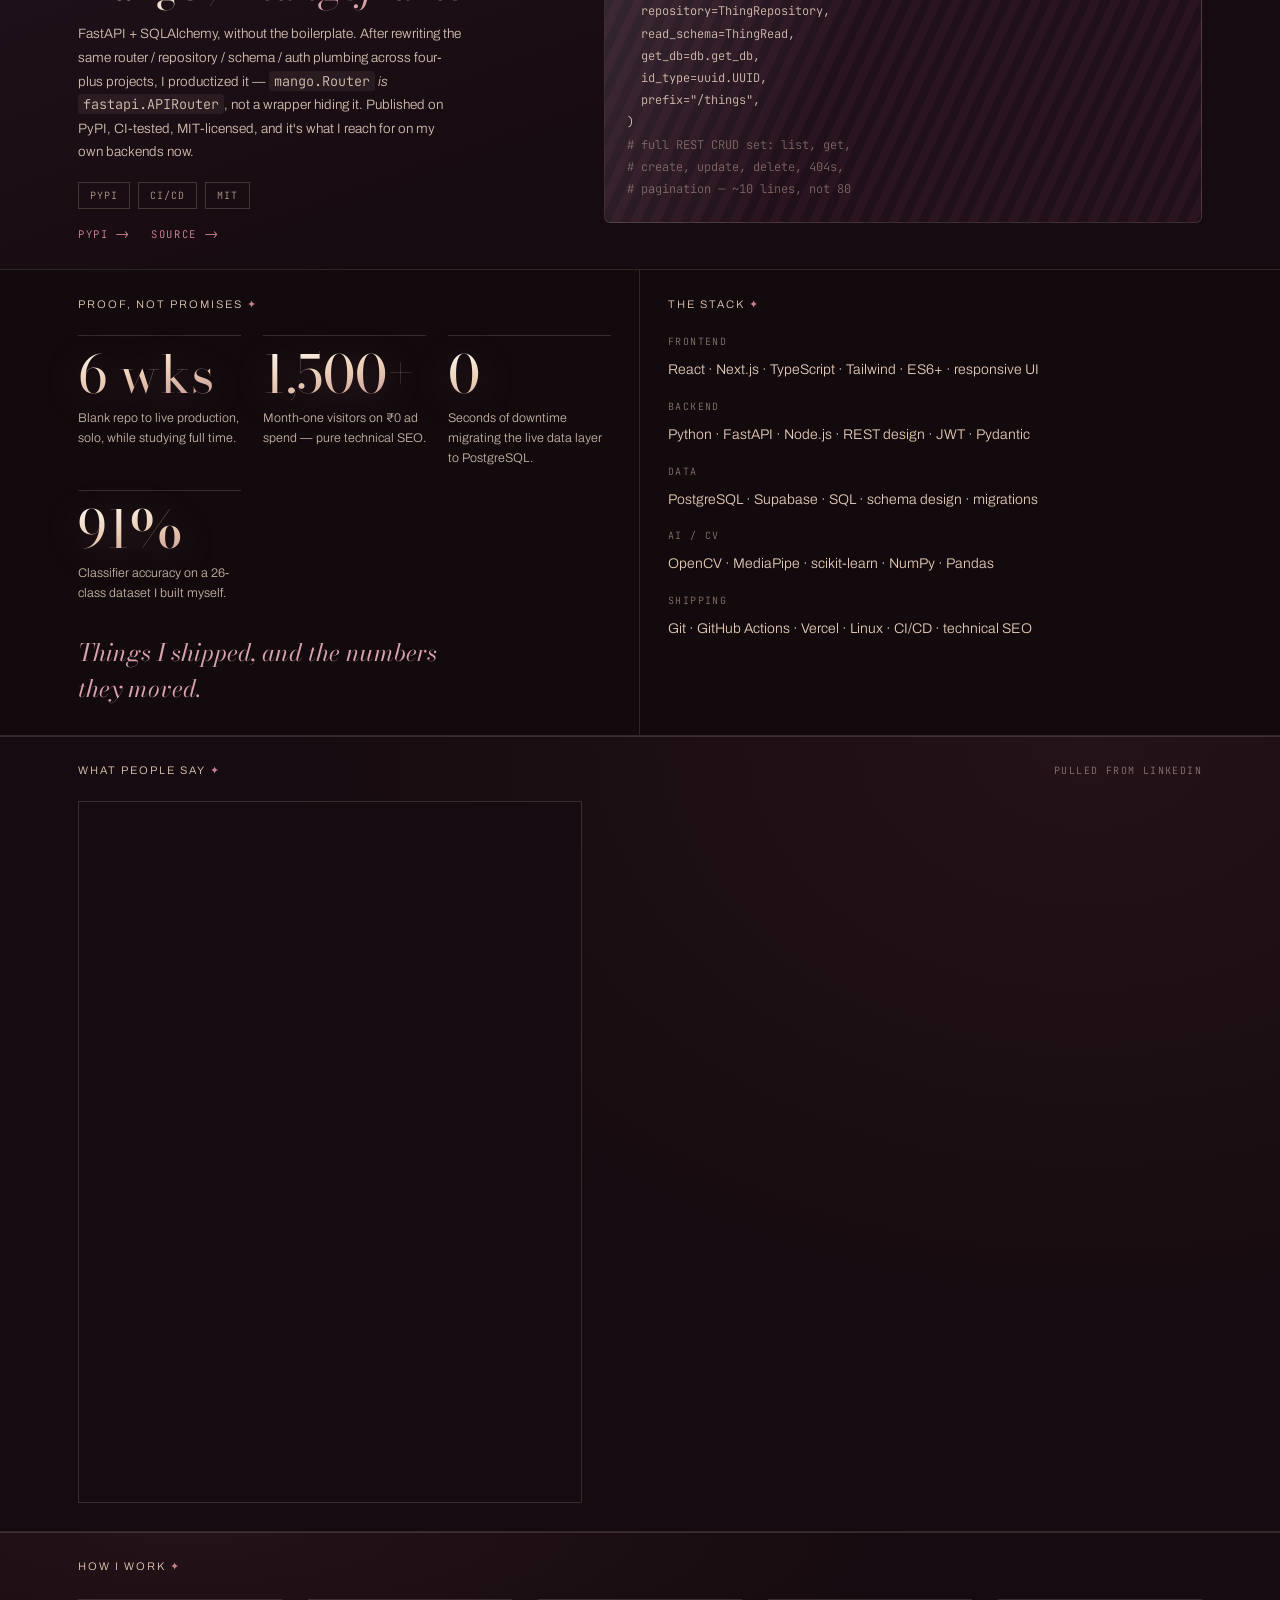
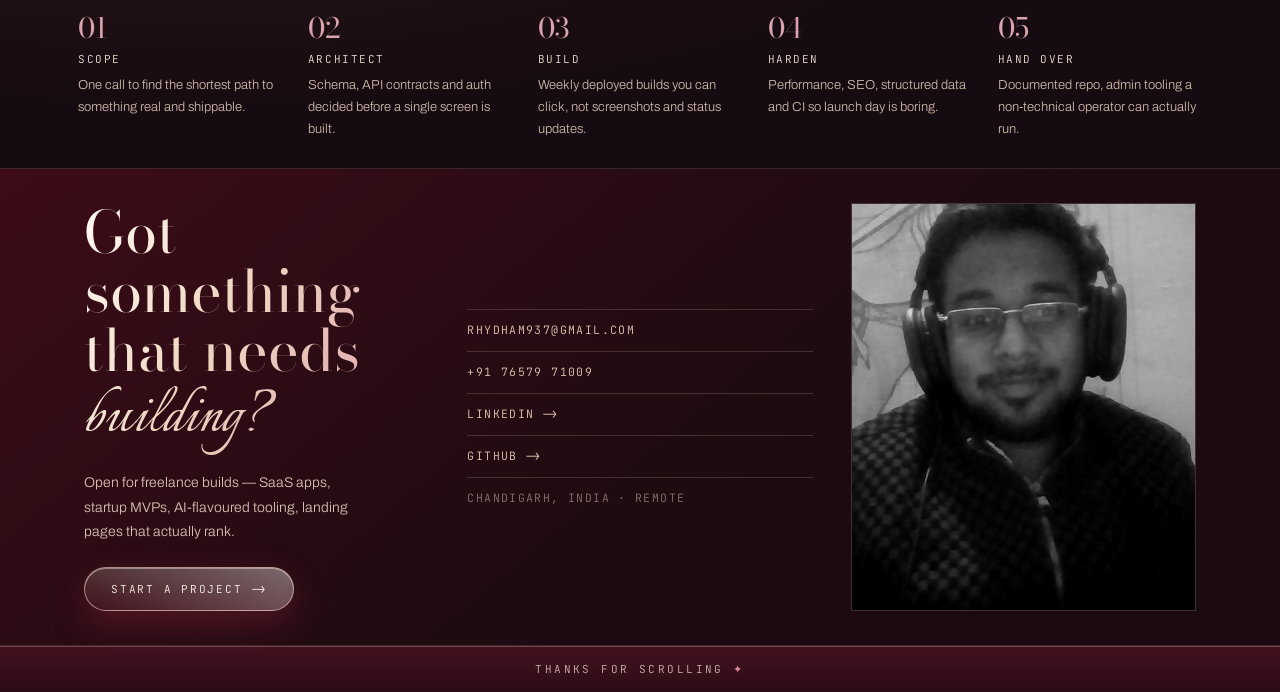
==== commit 64f4e1d3: "Strengthen SEO: metadata, structured data, favicons, sitemap Adds Open Graph/Twitter card tags, JSON" ====
--- a/index.html
+++ b/index.html
@@ -2,9 +2,68 @@
 <html lang="en">
 <head>
 <meta charset="utf-8">
-<title>Rhydham Mittal — Full-Stack Engineer &amp; Founder</title>
-<meta name="description" content="Rhydham Mittal — full-stack engineer and founder. I build and ship full web products end-to-end: frontend, backend, data layer, SEO.">
+<title>Rhydham Mittal — Full-Stack Engineer &amp; Founder | Freelance Web &amp; AI Developer</title>
+<meta name="description" content="Rhydham Mittal is a full-stack engineer and founder based in Chandigarh, India. I build and ship full web products end-to-end — Next.js, FastAPI, PostgreSQL, and AI integrations — for startups and founders, available for freelance work worldwide.">
+<meta name="keywords" content="Rhydham Mittal, full-stack developer, freelance web developer, Next.js developer, FastAPI developer, founder, MentalSaathi, CollabFluenz, Chandigarh developer, India freelancer, AI developer">
+<meta name="author" content="Rhydham Mittal">
+<meta name="robots" content="index, follow">
+<meta name="theme-color" content="#120a0d">
+<link rel="canonical" href="https://rhydham-mittal27.github.io/">
 <meta name="viewport" content="width=device-width, initial-scale=1">
+
+<!-- Favicons -->
+<link rel="icon" href="favicon.ico" sizes="any">
+<link rel="icon" type="image/png" sizes="32x32" href="assets/favicon-32.png">
+<link rel="icon" type="image/png" sizes="16x16" href="assets/favicon-16.png">
+<link rel="apple-touch-icon" sizes="180x180" href="assets/favicon-180.png">
+<link rel="icon" type="image/png" sizes="192x192" href="assets/favicon-192.png">
+
+<!-- Open Graph -->
+<meta property="og:type" content="website">
+<meta property="og:url" content="https://rhydham-mittal27.github.io/">
+<meta property="og:title" content="Rhydham Mittal — Full-Stack Engineer &amp; Founder">
+<meta property="og:description" content="I build and ship full web products end-to-end. Founder of MentalSaathi, freelance builder of CollabFluenz, and creator of the mango open-source framework. Available for freelance work worldwide.">
+<meta property="og:image" content="https://rhydham-mittal27.github.io/assets/og-image.jpg">
+<meta property="og:image:width" content="1200">
+<meta property="og:image:height" content="630">
+<meta property="og:locale" content="en_US">
+<meta property="og:site_name" content="Rhydham Mittal">
+
+<!-- Twitter Card -->
+<meta name="twitter:card" content="summary_large_image">
+<meta name="twitter:title" content="Rhydham Mittal — Full-Stack Engineer &amp; Founder">
+<meta name="twitter:description" content="I build and ship full web products end-to-end. Founder of MentalSaathi, freelance builder of CollabFluenz, creator of the mango open-source framework.">
+<meta name="twitter:image" content="https://rhydham-mittal27.github.io/assets/og-image.jpg">
+
+<!-- Structured data -->
+<script type="application/ld+json">
+{
+  "@context": "https://schema.org",
+  "@type": "Person",
+  "name": "Rhydham Mittal",
+  "url": "https://rhydham-mittal27.github.io/",
+  "image": "https://rhydham-mittal27.github.io/assets/rhydham.jpg",
+  "jobTitle": "Full-Stack Engineer & Founder",
+  "description": "Full-stack engineer and founder building web products end-to-end — frontend, backend, data layer, and SEO — for startups and freelance clients.",
+  "email": "mailto:rhydham937@gmail.com",
+  "telephone": "+91-76579-71009",
+  "address": {
+    "@type": "PostalAddress",
+    "addressLocality": "Chandigarh",
+    "addressCountry": "IN"
+  },
+  "alumniOf": {
+    "@type": "CollegeOrUniversity",
+    "name": "Chandigarh University"
+  },
+  "sameAs": [
+    "https://github.com/rhydham-mittal27",
+    "https://linkedin.com/in/rhydhammittal27"
+  ],
+  "knowsAbout": ["Full-Stack Development", "Next.js", "FastAPI", "PostgreSQL", "React", "TypeScript", "Machine Learning", "Technical SEO"]
+}
+</script>
+
 <link rel="preconnect" href="https://fonts.googleapis.com" />
 <link rel="preconnect" href="https://fonts.gstatic.com" crossorigin="" />
 <link href="https://fonts.googleapis.com/css2?family=Bodoni+Moda:ital,opsz,wght@0,6..96,400;0,6..96,500;1,6..96,400&family=Archivo:wght@300;400;500;600&family=Italianno&family=JetBrains+Mono:wght@400&display=swap" rel="stylesheet" />
@@ -110,7 +169,7 @@
     <section data-sd="" style="animation:sdRise linear both;animation-timeline:view();animation-range:entry 0% cover 30%;transform-style:preserve-3d;width:100%;border-top:1px solid rgba(227,201,182,0.14);box-shadow:inset 0 1px 0 rgba(255,238,224,0.14);background:linear-gradient(180deg,#1d1014 0%,#160b10 55%)">
       <div style="max-width:1180px;margin:0 auto">
       <div style="display:flex;justify-content:space-between;align-items:center;padding:18px clamp(16px,2.5vw,26px);font-family:'JetBrains Mono',monospace;font-size:11px;letter-spacing:0.18em;color:#e3c9b6">
-        <span>SELECTED WORK <span style="color:#c9808f">&#10022;</span></span>
+        <h2 style="margin:0;font:inherit;display:inline">SELECTED WORK <span style="color:#c9808f">&#10022;</span></h2>
         <span style="color:rgba(227,201,182,0.55)">2024 &mdash; 2026</span>
       </div>
       <div style="display:grid;grid-template-columns:repeat(auto-fit,minmax(260px,1fr));border-top:1px solid rgba(227,201,182,0.14)">
@@ -189,7 +248,7 @@
     <section data-sd="" style="animation:sdRise linear both;animation-timeline:view();animation-range:entry 0% cover 30%;transform-style:preserve-3d;width:100%;border-top:1px solid rgba(227,201,182,0.14);box-shadow:inset 0 1px 0 rgba(255,238,224,0.14);background:linear-gradient(160deg,#20111a 0%,#160b10 60%)">
       <div class="mango-grid" style="max-width:1180px;margin:0 auto;padding:clamp(18px,2.5vw,28px);display:grid;grid-template-columns:minmax(0,0.9fr) minmax(0,1.1fr);gap:clamp(18px,3vw,36px);align-items:center">
       <div>
-        <div style="font-family:'JetBrains Mono',monospace;font-size:11px;letter-spacing:0.18em;color:#e3c9b6;margin-bottom:14px">OPEN SOURCE <span style="color:#c9808f">&#10022;</span></div>
+        <h2 style="margin:0 0 14px;font:inherit;font-size:11px;letter-spacing:0.18em;color:#e3c9b6">OPEN SOURCE <span style="color:#c9808f">&#10022;</span></h2>
         <h3 style="margin:0;font-family:'Bodoni Moda',serif;font-weight:400;font-size:clamp(26px,3.6vw,40px);line-height:1.1;color:#f0ded0">mango <span style="font-style:italic;color:#d9a3ad">/ mangoframe</span></h3>
         <p style="margin:14px 0 0;font-size:13.5px;line-height:1.75;color:rgba(238,216,199,0.88);max-width:48ch;text-wrap:pretty">FastAPI + SQLAlchemy, without the boilerplate. After rewriting the same router / repository / schema / auth plumbing across four-plus projects, I productized it &mdash; <code style="font-family:'JetBrains Mono',monospace;background:rgba(227,201,182,0.08);padding:1px 5px;border-radius:3px">mango.Router</code> <em>is</em> <code style="font-family:'JetBrains Mono',monospace;background:rgba(227,201,182,0.08);padding:1px 5px;border-radius:3px">fastapi.APIRouter</code>, not a wrapper hiding it. Published on PyPI, CI-tested, MIT-licensed, and it's what I reach for on my own backends now.</p>
         <div style="display:flex;flex-wrap:wrap;gap:8px;margin-top:18px">
@@ -219,7 +278,7 @@
     <section data-sd="" style="animation:sdRise linear both;animation-timeline:view();animation-range:entry 0% cover 32%;transform-style:preserve-3d;width:100%;border-top:1px solid rgba(227,201,182,0.14)">
       <div style="max-width:1180px;margin:0 auto;display:grid;grid-template-columns:repeat(auto-fit,minmax(300px,1fr))">
       <div class="proof-col-left" style="padding:clamp(18px,2.5vw,28px);border-right:1px solid rgba(227,201,182,0.14)">
-        <div style="font-family:'JetBrains Mono',monospace;font-size:11px;letter-spacing:0.18em;color:#e3c9b6;margin-bottom:clamp(16px,2vw,24px)">PROOF, NOT PROMISES <span style="color:#c9808f">&#10022;</span></div>
+        <h2 style="margin:0 0 clamp(16px,2vw,24px);font:inherit;font-size:11px;letter-spacing:0.18em;color:#e3c9b6">PROOF, NOT PROMISES <span style="color:#c9808f">&#10022;</span></h2>
         <div style="display:grid;grid-template-columns:repeat(auto-fit,minmax(150px,1fr));gap:clamp(14px,2vw,22px)">
           <div data-sd="" style="animation:sdPop linear both;animation-timeline:view();animation-range:entry 5% cover 30%;border-top:1px solid rgba(227,201,182,0.18);padding-top:12px">
             <div style="font-family:'Bodoni Moda',serif;font-size:clamp(34px,4.4vw,52px);line-height:1;background:linear-gradient(170deg,#fffaf4 0%,#eccfb6 45%,#c08d8f 100%);-webkit-background-clip:text;background-clip:text;color:transparent;-webkit-text-fill-color:transparent;filter:drop-shadow(0 6px 18px rgba(214,138,155,0.25))">6 wks</div>
@@ -241,7 +300,7 @@
         <p style="margin:clamp(20px,3vw,32px) 0 0;font-family:'Bodoni Moda',serif;font-style:italic;font-size:clamp(17px,2.2vw,24px);line-height:1.5;color:#d9a3ad;max-width:30ch;text-wrap:pretty">Things I shipped, and the numbers they moved.</p>
       </div>
       <div style="padding:clamp(18px,2.5vw,28px)">
-        <div style="font-family:'JetBrains Mono',monospace;font-size:11px;letter-spacing:0.18em;color:#e3c9b6;margin-bottom:clamp(16px,2vw,24px)">THE STACK <span style="color:#c9808f">&#10022;</span></div>
+        <h2 style="margin:0 0 clamp(16px,2vw,24px);font:inherit;font-size:11px;letter-spacing:0.18em;color:#e3c9b6">THE STACK <span style="color:#c9808f">&#10022;</span></h2>
         <div style="display:flex;flex-direction:column;gap:18px">
           <div>
             <div style="font-family:'JetBrains Mono',monospace;font-size:10px;letter-spacing:0.14em;color:rgba(227,201,182,0.55);margin-bottom:10px">FRONTEND</div>
@@ -272,7 +331,7 @@
     <section data-sd="" style="animation:sdRise linear both;animation-timeline:view();animation-range:entry 0% cover 32%;transform-style:preserve-3d;width:100%;border-top:1px solid rgba(227,201,182,0.14);box-shadow:inset 0 1px 0 rgba(255,238,224,0.14);background:radial-gradient(100% 120% at 85% 0%, #241318 0%, #160b10 62%)">
       <div style="max-width:1180px;margin:0 auto;padding:clamp(18px,2.5vw,28px)">
         <div style="display:flex;flex-wrap:wrap;gap:12px;justify-content:space-between;align-items:baseline;margin-bottom:clamp(16px,2vw,24px)">
-          <div style="font-family:'JetBrains Mono',monospace;font-size:11px;letter-spacing:0.18em;color:#e3c9b6">WHAT PEOPLE SAY <span style="color:#c9808f">&#10022;</span></div>
+          <h2 style="margin:0;font:inherit;font-size:11px;letter-spacing:0.18em;color:#e3c9b6">WHAT PEOPLE SAY <span style="color:#c9808f">&#10022;</span></h2>
           <div style="font-family:'JetBrains Mono',monospace;font-size:10px;letter-spacing:0.14em;color:rgba(238,216,199,0.5)">PULLED FROM LINKEDIN</div>
         </div>
         <div style="display:grid;grid-template-columns:repeat(auto-fit,minmax(min(100%,320px),1fr));gap:clamp(14px,1.8vw,22px);align-items:stretch">
@@ -286,7 +345,7 @@
     <!-- HOW I WORK -->
     <section data-sd="" style="animation:sdRise linear both;animation-timeline:view();animation-range:entry 0% cover 30%;transform-style:preserve-3d;width:100%;border-top:1px solid rgba(227,201,182,0.14);box-shadow:inset 0 1px 0 rgba(255,238,224,0.14);background:radial-gradient(90% 120% at 15% 0%, #241318 0%, #160b10 62%)">
       <div style="max-width:1180px;margin:0 auto;padding:clamp(18px,2.5vw,28px)">
-      <div style="font-family:'JetBrains Mono',monospace;font-size:11px;letter-spacing:0.18em;color:#e3c9b6;margin-bottom:clamp(16px,2vw,26px)">HOW I WORK <span style="color:#c9808f">&#10022;</span></div>
+      <h2 style="margin:0 0 clamp(16px,2vw,26px);font:inherit;font-size:11px;letter-spacing:0.18em;color:#e3c9b6">HOW I WORK <span style="color:#c9808f">&#10022;</span></h2>
       <div style="display:grid;grid-template-columns:repeat(auto-fit,minmax(170px,1fr));gap:clamp(14px,2vw,26px)">
         <div data-sd="" style="animation:sdPop linear both;animation-timeline:view();animation-range:entry 3% cover 31%;border-top:1px solid rgba(227,201,182,0.18);padding-top:14px">
           <div style="font-family:'Bodoni Moda',serif;font-size:28px;color:#d9a3ad;line-height:1">01</div>
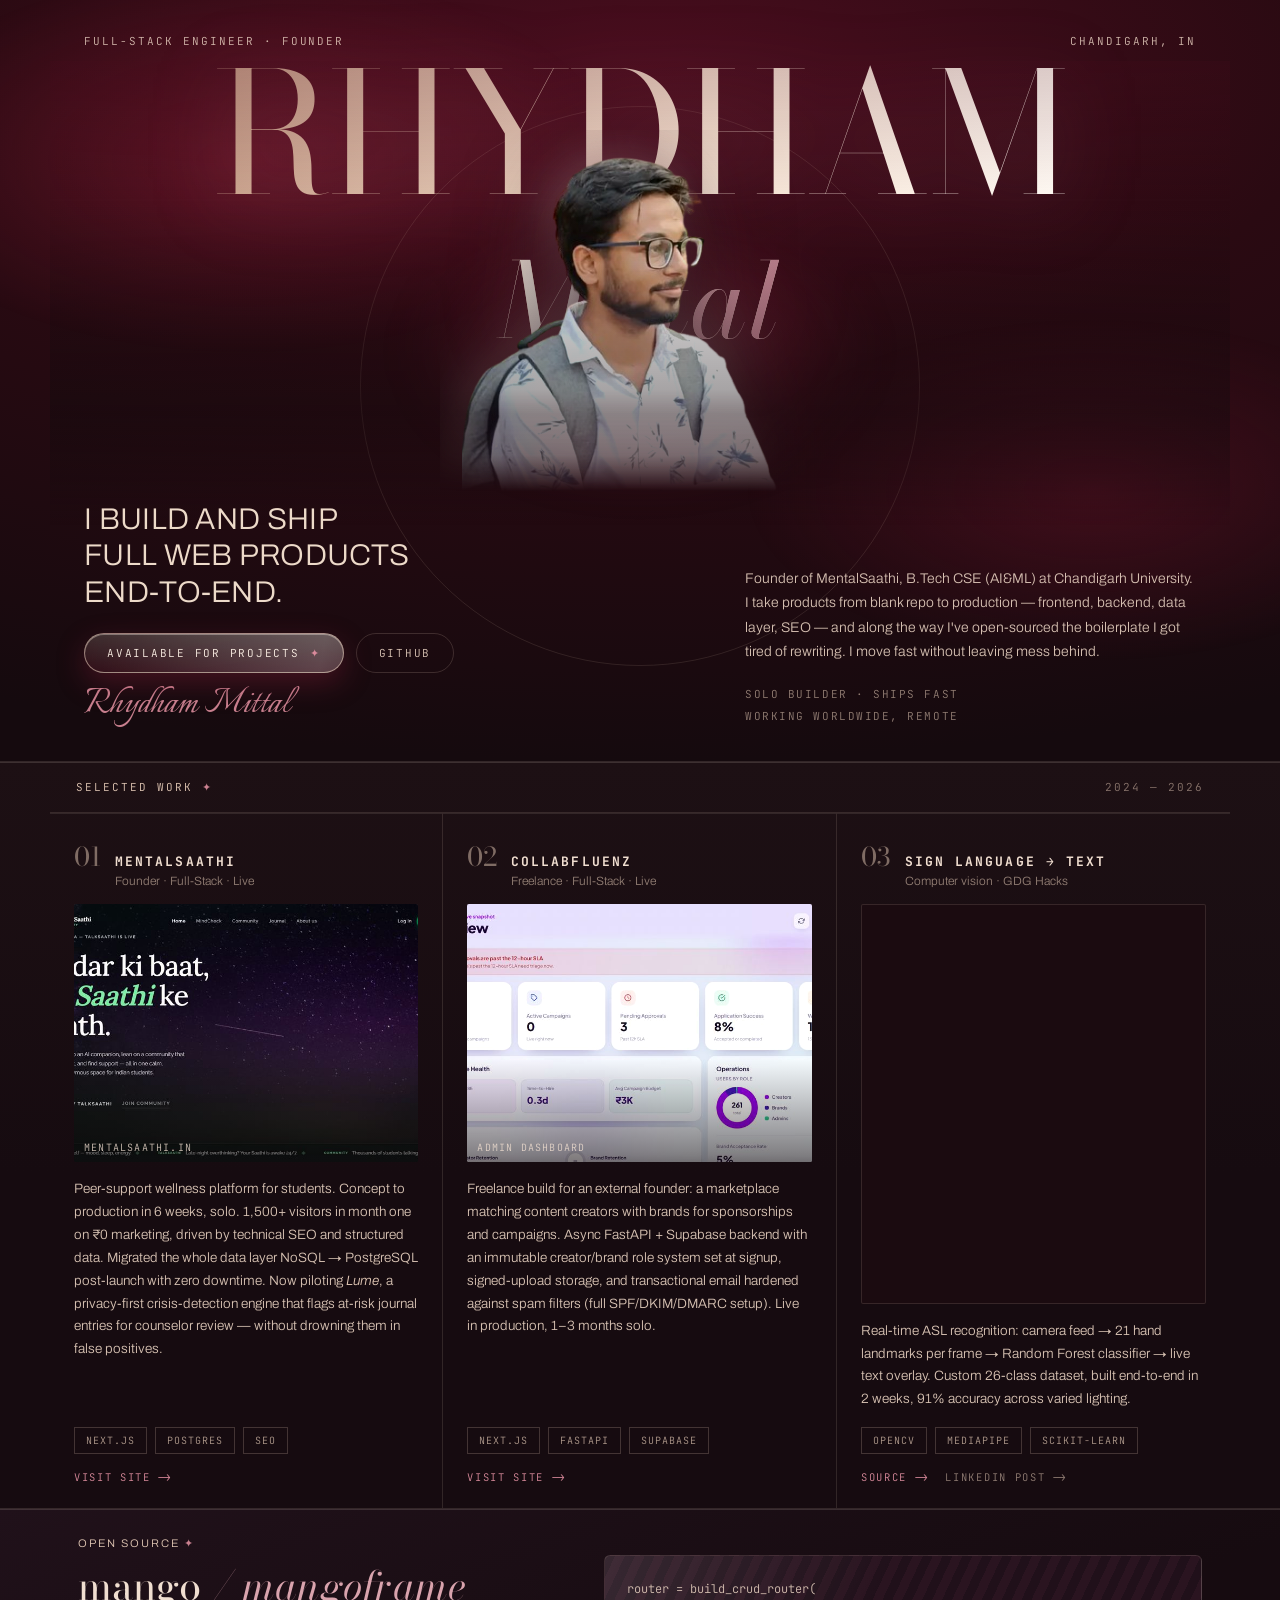
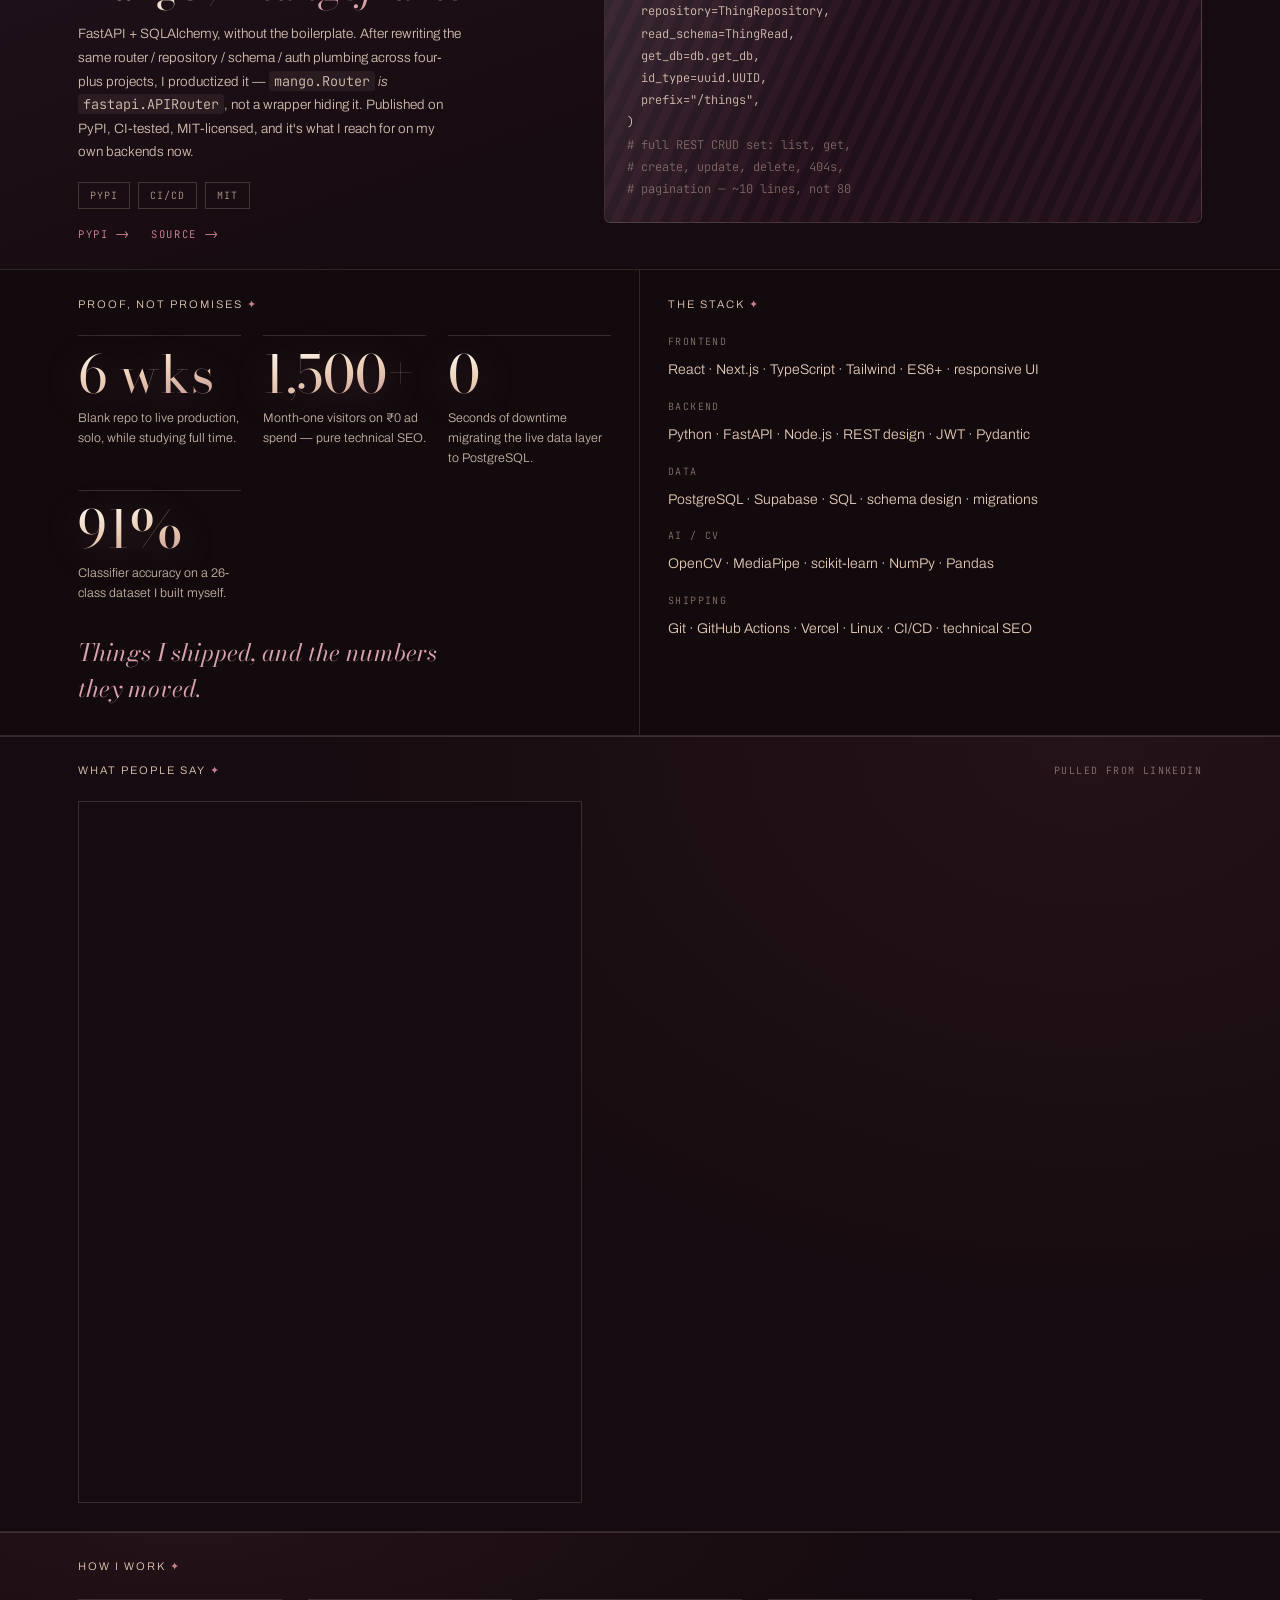
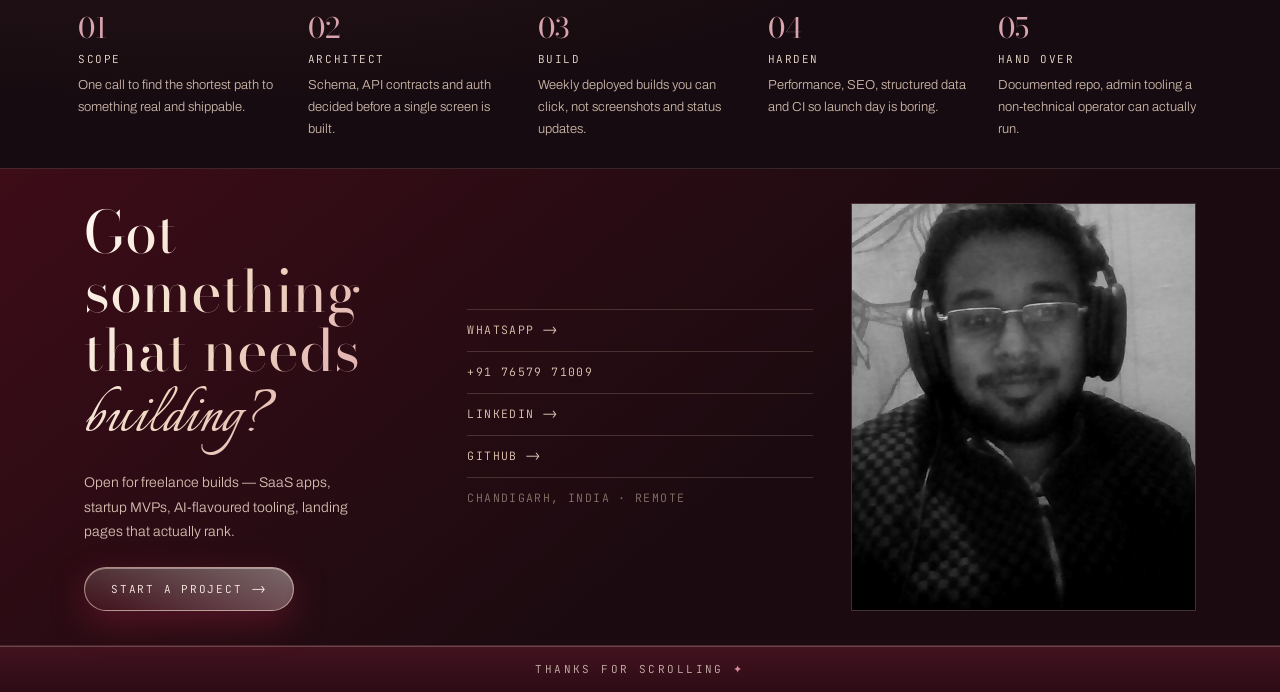
==== commit b092be6e: "Top-notch SEO + performance pass, WhatsApp contact everywhere - Replace all mailto: links with Whats" ====
--- a/index.html
+++ b/index.html
@@ -56,6 +56,12 @@
     "@type": "CollegeOrUniversity",
     "name": "Chandigarh University"
   },
+  "contactPoint": {
+    "@type": "ContactPoint",
+    "contactType": "sales",
+    "url": "https://wa.me/917657971009",
+    "availableLanguage": ["English", "Hindi"]
+  },
   "sameAs": [
     "https://github.com/rhydham-mittal27",
     "https://linkedin.com/in/rhydhammittal27"
@@ -67,6 +73,7 @@
 <link rel="preconnect" href="https://fonts.googleapis.com" />
 <link rel="preconnect" href="https://fonts.gstatic.com" crossorigin="" />
 <link href="https://fonts.googleapis.com/css2?family=Bodoni+Moda:ital,opsz,wght@0,6..96,400;0,6..96,500;1,6..96,400&family=Archivo:wght@300;400;500;600&family=Italianno&family=JetBrains+Mono:wght@400&display=swap" rel="stylesheet" />
+<link rel="preload" as="image" href="assets/rhydham-hero.png" fetchpriority="high">
 <style>
   * { box-sizing: border-box; }
   html, body { margin: 0; padding: 0; }
@@ -143,7 +150,7 @@
 
       <div style="position:relative;height:clamp(260px,38vw,430px);margin-top:clamp(6px,1vw,14px)">
         <div data-sd="" aria-hidden="true" style="position:absolute;left:50%;bottom:-6%;transform:translateX(-50%);width:min(620px,74%);height:86%;border-radius:50%;background:radial-gradient(50% 50% at 50% 55%, rgba(233,168,178,0.42) 0%, rgba(150,34,62,0.28) 42%, transparent 74%);filter:blur(22px);z-index:2;animation:glowPulse 7s ease-in-out infinite"></div>
-        <img src="assets/rhydham-hero.png" alt="Rhydham Mittal" class="portrait-img" />
+        <img src="assets/rhydham-hero.png" alt="Rhydham Mittal, full-stack engineer" class="portrait-img" width="392" height="397" fetchpriority="high" decoding="async" />
         <div aria-hidden="true" style="position:absolute;top:0;bottom:calc(-1 * clamp(18px,3vw,34px));left:calc(-1 * clamp(18px,3vw,34px));right:calc(-1 * clamp(18px,3vw,34px));background:linear-gradient(180deg, rgba(74,13,30,0.2) 0%, rgba(21,10,14,0) 30%, rgba(18,10,13,0.42) 76%, rgba(18,10,13,0.22) 90%, rgba(18,10,13,0) 100%);z-index:4;pointer-events:none"></div>
         <h1 data-sd="" class="hero-title" style="position:absolute;left:0;right:0;top:0;margin:0;z-index:2;font-family:'Bodoni Moda',serif;font-weight:400;font-size:clamp(56px,13.2vw,168px);line-height:0.86;letter-spacing:-0.01em;text-align:center;background:linear-gradient(104deg,#b98b74 0%,#f6e3d2 22%,#fffaf4 34%,#e9c6ab 48%,#c98e8f 66%,#f4ddc9 82%,#b0806c 100%);background-size:260% 100%;-webkit-background-clip:text;background-clip:text;color:transparent;-webkit-text-fill-color:transparent;animation:sheen 9s linear infinite, sdTitleOut linear both;animation-timeline:auto, scroll(root);animation-range:normal, 0 72vh;filter:drop-shadow(0 10px 40px rgba(214,138,155,0.28))">RHYDHAM<br /><span style="font-style:italic;font-size:0.62em;letter-spacing:0.02em;background:linear-gradient(112deg,#f6dfd0 0%,#fffaf4 26%,#e2a7b1 58%,#c07c8c 100%);-webkit-background-clip:text;background-clip:text;-webkit-text-fill-color:transparent;color:transparent">Mittal</span></h1>
       </div>
@@ -152,8 +159,8 @@
         <div>
           <p style="margin:0;font-size:clamp(19px,2.5vw,30px);line-height:1.22;letter-spacing:0.01em;color:#eddac9;text-transform:uppercase;text-wrap:pretty">I build and ship<br />full web products<br />end&#8209;to&#8209;end.</p>
           <div style="display:flex;flex-wrap:wrap;gap:12px;margin-top:clamp(14px,2vw,22px)">
-            <a href="mailto:rhydham937@gmail.com" class="hero-btn" style="position:relative;overflow:hidden;display:inline-flex;align-items:center;gap:10px;border:1px solid rgba(240,214,196,0.55);border-radius:999px;padding:12px 22px;font-family:'JetBrains Mono',monospace;font-size:11px;letter-spacing:0.16em;color:#fdf1e6;background:linear-gradient(100deg,rgba(255,255,255,0) 0%,rgba(255,255,255,0.22) 42%,rgba(255,255,255,0) 68%),linear-gradient(180deg,rgba(255,232,214,0.16),rgba(92,17,35,0.35));background-size:220% 100%,100% 100%;box-shadow:inset 0 1px 0 rgba(255,245,235,0.35),0 10px 28px rgba(150,34,62,0.35);animation:sheen 4.5s linear infinite;transition:box-shadow .4s,transform .4s">AVAILABLE FOR PROJECTS <span style="color:#d98a9b">&#10022;</span></a>
-            <a href="https://github.com/rhydham-mittal27" class="gh-btn" style="display:inline-flex;align-items:center;border:1px solid rgba(227,201,182,0.18);border-radius:999px;padding:12px 22px;font-family:'JetBrains Mono',monospace;font-size:11px;letter-spacing:0.16em;color:rgba(238,216,199,0.9)">GITHUB</a>
+            <a href="https://wa.me/917657971009?text=Hi%20Rhydham%2C%20I%20found%20your%20portfolio%20and%20I%27d%20like%20to%20talk%20about%20a%20project." target="_blank" rel="noopener" class="hero-btn" style="position:relative;overflow:hidden;display:inline-flex;align-items:center;gap:10px;border:1px solid rgba(240,214,196,0.55);border-radius:999px;padding:12px 22px;font-family:'JetBrains Mono',monospace;font-size:11px;letter-spacing:0.16em;color:#fdf1e6;background:linear-gradient(100deg,rgba(255,255,255,0) 0%,rgba(255,255,255,0.22) 42%,rgba(255,255,255,0) 68%),linear-gradient(180deg,rgba(255,232,214,0.16),rgba(92,17,35,0.35));background-size:220% 100%,100% 100%;box-shadow:inset 0 1px 0 rgba(255,245,235,0.35),0 10px 28px rgba(150,34,62,0.35);animation:sheen 4.5s linear infinite;transition:box-shadow .4s,transform .4s">AVAILABLE FOR PROJECTS <span style="color:#d98a9b">&#10022;</span></a>
+            <a href="https://github.com/rhydham-mittal27" rel="me" class="gh-btn" style="display:inline-flex;align-items:center;border:1px solid rgba(227,201,182,0.18);border-radius:999px;padding:12px 22px;font-family:'JetBrains Mono',monospace;font-size:11px;letter-spacing:0.16em;color:rgba(238,216,199,0.9)">GITHUB</a>
           </div>
           <div style="font-family:Italianno,cursive;font-size:clamp(30px,4vw,44px);color:#c9808f;margin-top:10px;line-height:1">Rhydham Mittal</div>
         </div>
@@ -183,7 +190,7 @@
             </div>
           </div>
           <div style="aspect-ratio:4/3;overflow:hidden;border-radius:2px;box-shadow:inset 0 1px 0 rgba(255,245,235,0.18);position:relative">
-            <img src="assets/mentalsaathi-screenshot.png" alt="MentalSaathi homepage" style="width:100%;height:100%;object-fit:cover;object-position:top center;filter:saturate(1.05) contrast(1.03)" />
+            <img src="assets/mentalsaathi-screenshot.jpg" alt="MentalSaathi peer-support wellness platform homepage screenshot" width="960" height="478" loading="lazy" decoding="async" style="width:100%;height:100%;object-fit:cover;object-position:top center;filter:saturate(1.05) contrast(1.03)" />
             <div aria-hidden="true" style="position:absolute;inset:0;background:linear-gradient(180deg,rgba(18,10,13,0) 60%,rgba(18,10,13,0.55) 100%)"></div>
             <span style="position:absolute;left:10px;bottom:8px;font-family:'JetBrains Mono',monospace;font-size:10px;letter-spacing:0.12em;color:rgba(240,222,208,0.85)">MENTALSAATHI.IN</span>
           </div>
@@ -205,7 +212,7 @@
             </div>
           </div>
           <div style="aspect-ratio:4/3;overflow:hidden;border-radius:2px;box-shadow:inset 0 1px 0 rgba(255,245,235,0.18);position:relative">
-            <img src="assets/collabfluenz-screenshot.png" alt="CollabFluenz admin dashboard" style="width:100%;height:100%;object-fit:cover;object-position:top center;filter:saturate(1.05) contrast(1.03)" />
+            <img src="assets/collabfluenz-screenshot.jpg" alt="CollabFluenz creator and brand marketplace admin dashboard screenshot" width="960" height="477" loading="lazy" decoding="async" style="width:100%;height:100%;object-fit:cover;object-position:top center;filter:saturate(1.05) contrast(1.03)" />
             <div aria-hidden="true" style="position:absolute;inset:0;background:linear-gradient(180deg,rgba(18,10,13,0) 60%,rgba(18,10,13,0.55) 100%)"></div>
             <span style="position:absolute;left:10px;bottom:8px;font-family:'JetBrains Mono',monospace;font-size:10px;letter-spacing:0.12em;color:rgba(240,222,208,0.85)">ADMIN DASHBOARD</span>
           </div>
@@ -382,17 +389,17 @@
       <div>
         <h2 style="margin:0;font-family:'Bodoni Moda',serif;font-weight:400;font-size:clamp(30px,5vw,58px);line-height:1.02;background:linear-gradient(120deg,#fffaf4 0%,#f0d8c2 40%,#d89aa6 100%);-webkit-background-clip:text;background-clip:text;color:transparent;-webkit-text-fill-color:transparent;text-wrap:pretty">Got something<br />that needs<br /><span style="font-family:Italianno,cursive;font-size:1.25em;color:#d9a3ad">building?</span></h2>
         <p style="margin:16px 0 0;font-size:14px;line-height:1.75;color:rgba(238,216,199,0.88);max-width:34ch;text-wrap:pretty">Open for freelance builds &mdash; SaaS apps, startup MVPs, AI-flavoured tooling, landing pages that actually rank.</p>
-        <a href="mailto:rhydham937@gmail.com" class="contact-btn" style="display:inline-flex;align-items:center;gap:10px;margin-top:22px;border:1px solid rgba(240,214,196,0.6);border-radius:999px;padding:14px 26px;font-family:'JetBrains Mono',monospace;font-size:11px;letter-spacing:0.16em;color:#fdf1e6;background:linear-gradient(100deg,rgba(255,255,255,0) 0%,rgba(255,255,255,0.26) 44%,rgba(255,255,255,0) 70%),linear-gradient(180deg,rgba(255,232,214,0.18),rgba(92,17,35,0.4));background-size:220% 100%,100% 100%;box-shadow:inset 0 1px 0 rgba(255,245,235,0.4),0 12px 34px rgba(150,34,62,0.4);animation:sheen 4.5s linear infinite">START A PROJECT <span>&#10230;</span></a>
+        <a href="https://wa.me/917657971009?text=Hi%20Rhydham%2C%20I%27d%20like%20to%20start%20a%20project." target="_blank" rel="noopener" class="contact-btn" style="display:inline-flex;align-items:center;gap:10px;margin-top:22px;border:1px solid rgba(240,214,196,0.6);border-radius:999px;padding:14px 26px;font-family:'JetBrains Mono',monospace;font-size:11px;letter-spacing:0.16em;color:#fdf1e6;background:linear-gradient(100deg,rgba(255,255,255,0) 0%,rgba(255,255,255,0.26) 44%,rgba(255,255,255,0) 70%),linear-gradient(180deg,rgba(255,232,214,0.18),rgba(92,17,35,0.4));background-size:220% 100%,100% 100%;box-shadow:inset 0 1px 0 rgba(255,245,235,0.4),0 12px 34px rgba(150,34,62,0.4);animation:sheen 4.5s linear infinite">START A PROJECT <span>&#10230;</span></a>
       </div>
       <div style="display:flex;flex-direction:column;gap:14px;font-family:'JetBrains Mono',monospace;font-size:11.5px;letter-spacing:0.12em">
-        <div style="border-top:1px solid rgba(227,201,182,0.2);padding-top:12px"><a href="mailto:rhydham937@gmail.com">RHYDHAM937@GMAIL.COM</a></div>
+        <div style="border-top:1px solid rgba(227,201,182,0.2);padding-top:12px"><a href="https://wa.me/917657971009?text=Hi%20Rhydham%2C%20I%27d%20like%20to%20get%20in%20touch." target="_blank" rel="noopener">WHATSAPP &#10230;</a></div>
         <div style="border-top:1px solid rgba(227,201,182,0.2);padding-top:12px"><a href="tel:+917657971009">+91 76579 71009</a></div>
-        <div style="border-top:1px solid rgba(227,201,182,0.2);padding-top:12px"><a href="https://linkedin.com/in/rhydhammittal27">LINKEDIN &#10230;</a></div>
-        <div style="border-top:1px solid rgba(227,201,182,0.2);padding-top:12px"><a href="https://github.com/rhydham-mittal27">GITHUB &#10230;</a></div>
+        <div style="border-top:1px solid rgba(227,201,182,0.2);padding-top:12px"><a href="https://linkedin.com/in/rhydhammittal27" rel="me">LINKEDIN &#10230;</a></div>
+        <div style="border-top:1px solid rgba(227,201,182,0.2);padding-top:12px"><a href="https://github.com/rhydham-mittal27" rel="me">GITHUB &#10230;</a></div>
         <div style="border-top:1px solid rgba(227,201,182,0.2);padding-top:12px;color:rgba(227,201,182,0.55)">CHANDIGARH, INDIA &middot; REMOTE</div>
       </div>
       <div style="align-self:stretch;min-height:200px;overflow:hidden;border:1px solid rgba(227,201,182,0.2)">
-        <img src="assets/rhydham.jpg" alt="Rhydham Mittal" style="width:100%;height:100%;object-fit:cover;object-position:52% 28%;filter:grayscale(1) contrast(1.12) brightness(0.82)" />
+        <img src="assets/rhydham.jpg" alt="Rhydham Mittal portrait" width="1280" height="720" loading="lazy" decoding="async" style="width:100%;height:100%;object-fit:cover;object-position:52% 28%;filter:grayscale(1) contrast(1.12) brightness(0.82)" />
       </div>
       </div>
     </section>
